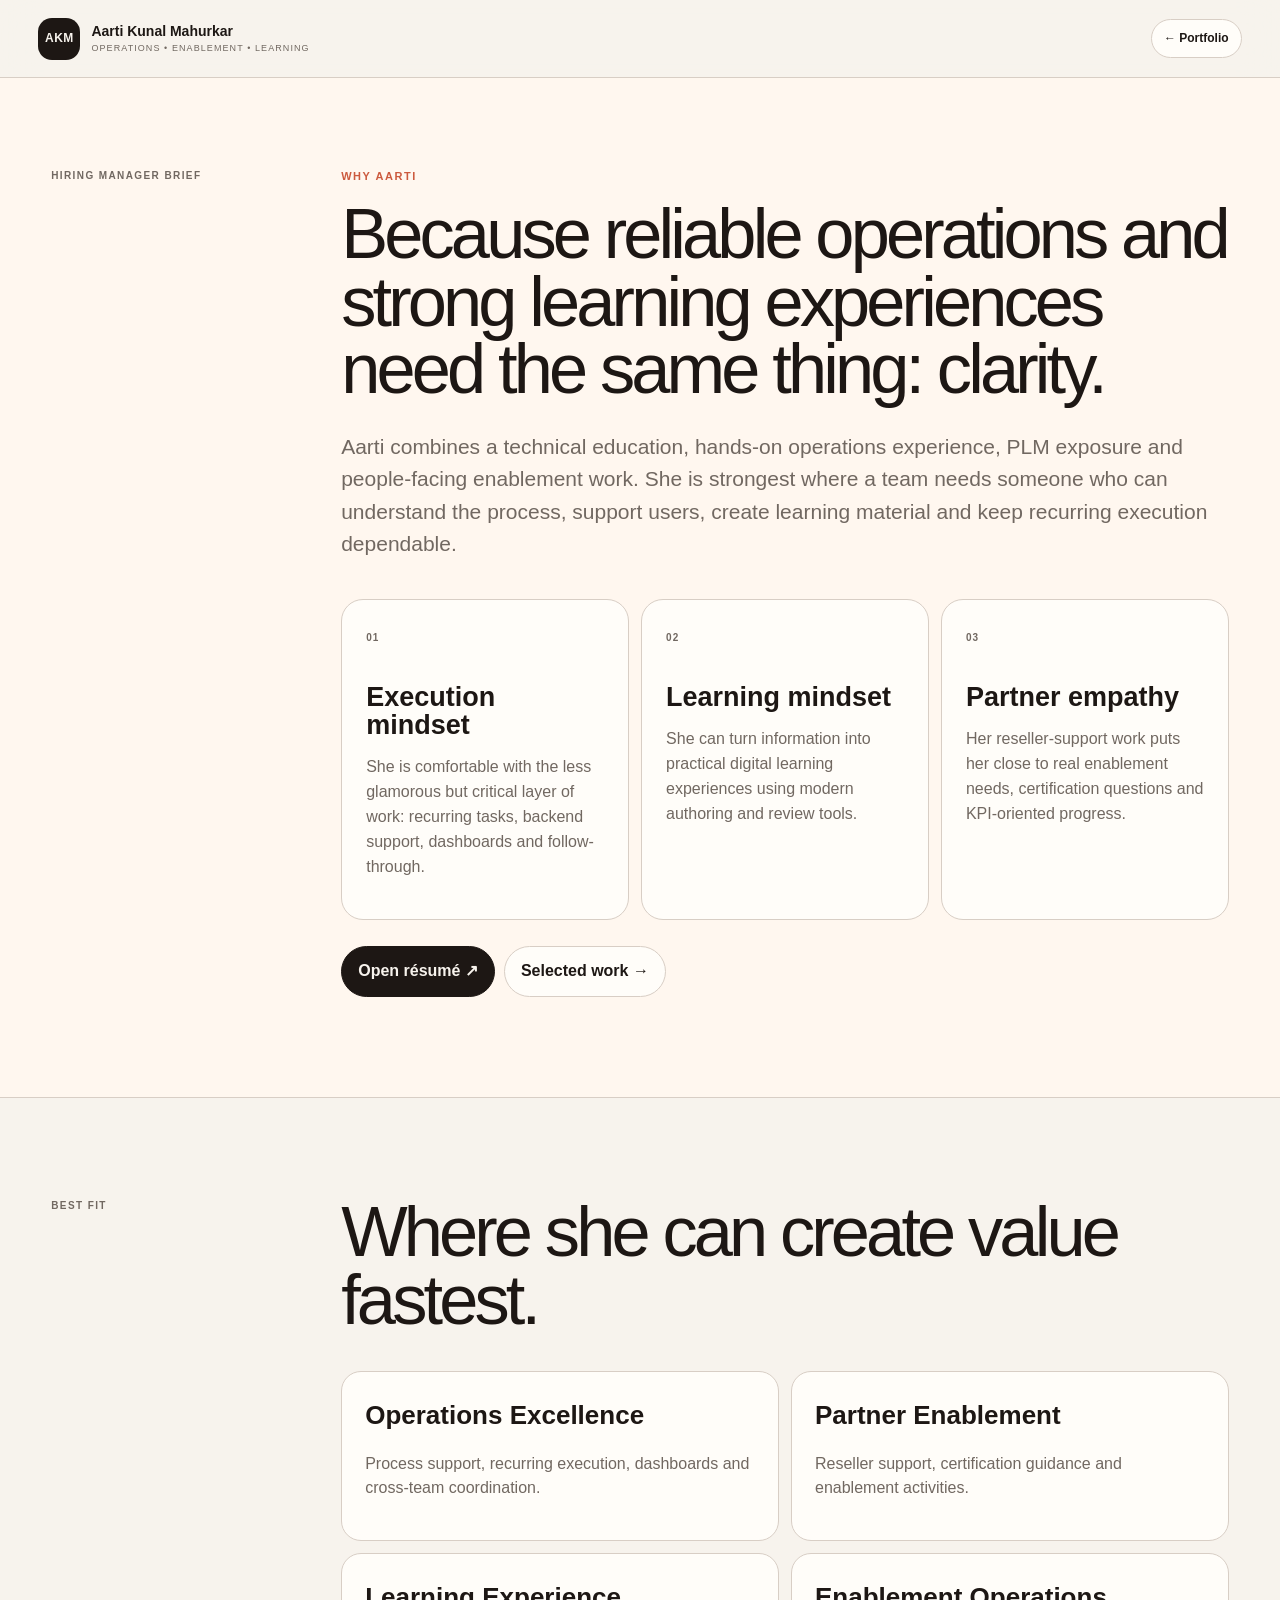
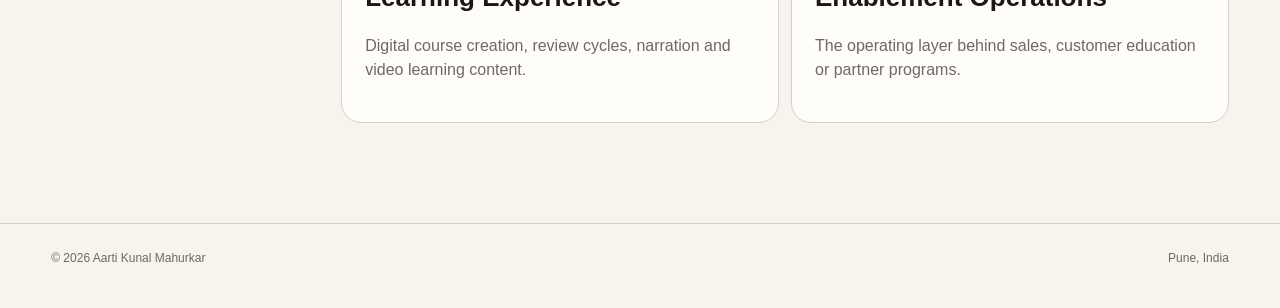
==== why-aarti.html @ 9ad5ff43 "Updated" ====
<!doctype html><html lang="en"><head><meta charset="utf-8"><meta name="viewport" content="width=device-width,initial-scale=1"><title>Why Aarti? — Aarti Kunal Mahurkar</title><link rel="stylesheet" href="style.css?v=20"><link rel="icon" href="favicon.svg"></head><body>
<header class="site-header"><a class="brand" href="index.html"><span class="brand-mark">AKM</span><span class="brand-copy"><b>Aarti Kunal Mahurkar</b><small>Operations • Enablement • Learning</small></span></a><a class="mini-cta" href="index.html">← Portfolio</a></header>
<main><section class="recruiter" style="padding-top:90px"><div class="section-shell two-col"><div class="section-label">Hiring manager brief</div><div><div class="kicker">Why Aarti</div><h2>Because reliable operations and strong learning experiences need the same thing: clarity.</h2><p class="lede">Aarti combines a technical education, hands-on operations experience, PLM exposure and people-facing enablement work. She is strongest where a team needs someone who can understand the process, support users, create learning material and keep recurring execution dependable.</p><div class="signal-grid"><article><span>01</span><h3>Execution mindset</h3><p>She is comfortable with the less glamorous but critical layer of work: recurring tasks, backend support, dashboards and follow-through.</p></article><article><span>02</span><h3>Learning mindset</h3><p>She can turn information into practical digital learning experiences using modern authoring and review tools.</p></article><article><span>03</span><h3>Partner empathy</h3><p>Her reseller-support work puts her close to real enablement needs, certification questions and KPI-oriented progress.</p></article></div><div class="recruiter-actions"><a class="btn primary" href="Aarti_Gaikwad_cv.pdf" target="_blank">Open résumé ↗</a><a class="btn" href="index.html#work">Selected work →</a></div></div></div></section>
<section class="section"><div class="section-shell two-col"><div class="section-label">Best fit</div><div><h2>Where she can create value fastest.</h2><div class="cap-grid" style="color:var(--ink)"><article style="background:var(--paper);border-color:var(--line)"><h3>Operations Excellence</h3><p style="color:var(--muted)">Process support, recurring execution, dashboards and cross-team coordination.</p></article><article style="background:var(--paper);border-color:var(--line)"><h3>Partner Enablement</h3><p style="color:var(--muted)">Reseller support, certification guidance and enablement activities.</p></article><article style="background:var(--paper);border-color:var(--line)"><h3>Learning Experience</h3><p style="color:var(--muted)">Digital course creation, review cycles, narration and video learning content.</p></article><article style="background:var(--paper);border-color:var(--line)"><h3>Enablement Operations</h3><p style="color:var(--muted)">The operating layer behind sales, customer education or partner programs.</p></article></div></div></div></section></main>
<footer><span>© 2026 Aarti Kunal Mahurkar</span><span>Pune, India</span></footer></body></html>
---- style.css ----
:root{--bg:#f7f3ed;--paper:#fffdf9;--ink:#1d1714;--muted:#716861;--line:#d8cec5;--accent:#cc5a3e;--accent2:#273b35;--sand:#eadfd3;--cream:#fff7ef;--shadow:0 24px 70px rgba(57,38,28,.12)}
*{box-sizing:border-box}html{scroll-behavior:smooth;scroll-padding-top:86px}body{margin:0;background:var(--bg);color:var(--ink);font:16px/1.55 Inter,ui-sans-serif,-apple-system,BlinkMacSystemFont,"Segoe UI",Arial,sans-serif;-webkit-font-smoothing:antialiased}body.chat-lock{overflow:hidden}a{color:inherit;text-decoration:none}button,input{font:inherit}button{color:inherit}.site-header{position:sticky;top:0;z-index:60;min-height:78px;padding:0 3vw;display:flex;align-items:center;justify-content:space-between;gap:24px;background:rgba(247,243,237,.9);backdrop-filter:blur(18px);border-bottom:1px solid var(--line)}.brand{display:flex;align-items:center;gap:11px}.brand-mark{width:42px;height:42px;border-radius:14px;background:var(--ink);color:var(--bg);display:grid;place-items:center;font-weight:900;font-size:12px;letter-spacing:.04em}.brand-copy{display:grid;line-height:1.15}.brand-copy b{font-size:14px}.brand-copy small{font-size:9px;color:var(--muted);text-transform:uppercase;letter-spacing:.12em;margin-top:4px}.nav{display:flex;gap:24px;font-size:13px;font-weight:750}.nav a{color:var(--muted)}.nav a:hover{color:var(--ink)}.nav-actions{display:flex;gap:8px;align-items:center}.mini-cta,.menu{border:1px solid var(--line);background:var(--paper);border-radius:999px;padding:9px 12px;font-size:12px;font-weight:800}.menu{display:none}
.hero{width:min(1500px,100%);margin:auto;min-height:calc(100vh - 78px);display:grid;grid-template-columns:1.02fr .98fr;border-bottom:1px solid var(--line)}.hero-copy{padding:clamp(52px,7vw,110px) clamp(24px,6vw,95px);display:flex;flex-direction:column;justify-content:center}.eyebrow{font-size:11px;font-weight:850;letter-spacing:.14em;color:var(--muted);display:flex;align-items:center;gap:10px}.eyebrow span{width:8px;height:8px;border-radius:50%;background:var(--accent)}h1{font-size:clamp(60px,7.6vw,122px);line-height:.88;letter-spacing:-.065em;font-weight:520;margin:36px 0 28px}h1 em,h2 em{font-style:normal;color:var(--accent)}.hero-lead{font-size:20px;max-width:760px;color:var(--muted)}.hero-lead strong{color:var(--ink)}.hero-actions,.recruiter-actions,.contact-actions{display:flex;gap:9px;flex-wrap:wrap;margin-top:26px}.btn{display:inline-flex;align-items:center;justify-content:center;border:1px solid var(--line);background:var(--paper);border-radius:999px;padding:12px 16px;font-weight:800;min-height:46px;cursor:pointer;transition:.2s}.btn:hover{transform:translateY(-2px)}.btn.primary{background:var(--ink);color:var(--bg);border-color:var(--ink)}.btn.accent{background:var(--accent);color:#fff;border-color:var(--accent)}.btn.light{background:transparent;color:#fff;border-color:rgba(255,255,255,.38)}.hero-signals{display:grid;grid-template-columns:repeat(3,1fr);gap:1px;background:var(--line);border:1px solid var(--line);border-radius:20px;overflow:hidden;margin-top:44px}.hero-signals div{background:var(--paper);padding:20px}.hero-signals b{font-size:25px;display:block;letter-spacing:-.04em}.hero-signals span{font-size:11px;color:var(--muted)}
.hero-visual{position:relative;overflow:hidden;background:linear-gradient(150deg,#ebd7ca 0%,#d5bba8 50%,#aa7c67 100%);min-height:690px}.hero-visual:before{content:"";position:absolute;inset:0;background:radial-gradient(circle at 70% 15%,rgba(255,255,255,.62),transparent 27%),linear-gradient(180deg,transparent 65%,rgba(41,26,19,.25));z-index:1}.portrait-shell{position:absolute;inset:4% 2% 0 2%;display:flex;align-items:flex-end;justify-content:center;z-index:2}.portrait-shell img{width:auto;height:96%;max-width:96%;object-fit:contain;object-position:center bottom;filter:drop-shadow(0 25px 30px rgba(55,33,22,.2))}.floating-card{position:absolute;z-index:4;width:190px;background:rgba(255,253,249,.93);backdrop-filter:blur(10px);border:1px solid rgba(255,255,255,.7);border-radius:18px;padding:15px;box-shadow:var(--shadow)}.floating-card span{font-size:9px;font-weight:900;color:var(--accent);letter-spacing:.12em}.floating-card b{display:block;font-size:16px;margin:5px 0}.floating-card small{display:block;color:var(--muted);line-height:1.35}.fc-1{left:4%;top:7%}.fc-2{right:4%;top:30%}.fc-3{left:7%;bottom:7%}
.section,.recruiter{padding:100px 4vw;border-bottom:1px solid var(--line)}.section-shell{width:min(1240px,100%);margin:auto}.two-col{display:grid;grid-template-columns:220px minmax(0,1fr);gap:70px}.section-label{font-size:10px;font-weight:900;letter-spacing:.14em;text-transform:uppercase;color:var(--muted)}.kicker{font-size:11px;font-weight:900;letter-spacing:.14em;text-transform:uppercase;color:var(--accent);margin-bottom:15px}h2{font-size:clamp(43px,5.5vw,76px);line-height:.96;letter-spacing:-.055em;font-weight:520;margin:0 0 28px}.lede{font-size:21px;color:var(--muted);max-width:900px}.recruiter{background:var(--cream)}.signal-grid{display:grid;grid-template-columns:repeat(3,1fr);gap:12px;margin-top:38px}.signal-grid article{background:var(--paper);border:1px solid var(--line);border-radius:22px;padding:24px}.signal-grid span,.work-top span,.education-grid span{font-size:10px;font-weight:900;letter-spacing:.11em;text-transform:uppercase;color:var(--muted)}.signal-grid h3{font-size:27px;line-height:1.05;margin:34px 0 8px}.signal-grid p{color:var(--muted)}.about-grid{display:grid;grid-template-columns:.9fr 1.1fr;gap:54px;margin-top:48px}.about-copy p{font-size:18px;color:var(--muted)}.principles{border-top:1px solid var(--line)}.principles>div{display:grid;grid-template-columns:45px 1fr;gap:16px;padding:20px 0;border-bottom:1px solid var(--line)}.principles b{color:var(--accent)}.principles span{color:var(--muted)}.principles strong{color:var(--ink)}
.warm{background:#efe6dd}.work-grid{display:grid;grid-template-columns:repeat(3,1fr);gap:14px;margin-top:42px}.work-card{background:var(--paper);border:1px solid var(--line);border-radius:24px;padding:24px;min-height:470px;display:flex;flex-direction:column;transition:.22s}.work-card:hover{transform:translateY(-4px);box-shadow:var(--shadow)}.work-top{display:flex;justify-content:space-between;gap:12px}.work-card h3{font-size:31px;line-height:1.04;letter-spacing:-.04em;margin:34px 0 10px}.work-card p{color:var(--muted)}.work-visual{margin:24px 0 18px;border:1px solid var(--line);border-radius:18px;padding:18px;background:var(--bg);min-height:155px}.cert-visual>div{display:flex;align-items:center;justify-content:space-between;gap:6px;height:118px}.cert-visual i{font-style:normal;border:1px solid var(--line);background:var(--paper);border-radius:11px;padding:11px 8px;font-size:10px;font-weight:850}.cert-visual i.active{background:var(--accent);color:#fff;border-color:var(--accent)}.cert-visual b{color:var(--muted)}.learning-visual{display:flex;align-items:center;justify-content:center;gap:18px}.lesson{width:100px;height:120px;border:2px solid var(--ink);border-radius:15px;padding:12px;display:flex;flex-direction:column;gap:7px}.lesson span{height:25px;background:#eadfd3;border-radius:5px}.lesson i{height:10px;border:1px solid var(--line);border-radius:4px}.lesson button{margin-top:auto;border:0;background:var(--ink);color:var(--bg);border-radius:5px;font-size:8px;padding:6px}.stack{display:grid;gap:7px}.stack i{font-style:normal;background:var(--paper);border:1px solid var(--line);border-radius:999px;padding:7px 10px;font-size:9px;font-weight:850}.ops-visual{display:grid;grid-template-columns:1fr 1fr;gap:14px}.bars{display:flex;align-items:end;gap:6px;height:115px}.bars i{flex:1;background:var(--accent2);border-radius:6px 6px 0 0}.bars i:nth-child(1){height:35%}.bars i:nth-child(2){height:70%}.bars i:nth-child(3){height:52%}.bars i:nth-child(4){height:88%}.checks{display:grid;align-content:center;gap:8px}.checks span{font-size:10px;background:var(--paper);border:1px solid var(--line);border-radius:9px;padding:8px}.tags{display:flex;gap:6px;flex-wrap:wrap;margin-top:auto}.tags span{font-size:10px;border:1px solid var(--line);border-radius:999px;padding:6px 8px;font-weight:800}
.statement{background:var(--ink);color:var(--bg);padding:90px 4vw}.statement p{width:min(1170px,100%);margin:auto;font-size:clamp(38px,5.8vw,75px);line-height:1.02;letter-spacing:-.055em}.statement em{font-style:normal;color:#e9a18f}.timeline{margin-top:35px}.timeline article{display:grid;grid-template-columns:180px 1fr;gap:35px;padding:24px 0;border-top:1px solid var(--line)}.timeline article:last-child{border-bottom:1px solid var(--line)}.timeline article>div:first-child{font-size:12px;font-weight:850;color:var(--muted)}.timeline h3{font-size:27px;margin:0 0 5px}.timeline p{margin:0;color:var(--muted)}.timeline article span{display:inline-flex;background:var(--accent);color:#fff;border-radius:999px;padding:4px 7px;font-size:9px;font-weight:900;margin-bottom:8px}.dark{background:var(--accent2);color:#f7f3ed}.dark .section-label{color:#b8c4c0}.cap-grid{display:grid;grid-template-columns:repeat(2,1fr);gap:12px;margin-top:38px}.cap-grid article{border:1px solid rgba(255,255,255,.18);border-radius:20px;padding:23px;background:rgba(255,255,255,.035)}.cap-grid h3{font-size:26px;margin:0 0 8px}.cap-grid p{color:#c7d0cc}.tool-cloud{display:flex;gap:8px;flex-wrap:wrap;margin-top:28px}.tool-cloud span{border:1px solid rgba(255,255,255,.22);border-radius:999px;padding:8px 11px;font-size:11px;font-weight:800}.education-grid{display:grid;grid-template-columns:repeat(3,1fr);gap:12px}.education-grid article{background:var(--paper);border:1px solid var(--line);border-radius:20px;padding:24px}.education-grid h3{font-size:26px;margin:28px 0 6px}.education-grid p{color:var(--muted)}.contact{padding:80px 4vw 100px}.contact-card{width:min(1240px,100%);margin:auto;background:var(--ink);color:#fff;border-radius:32px;padding:50px;position:relative;overflow:hidden}.contact-card:after{content:"";position:absolute;width:450px;height:450px;border-radius:50%;background:var(--accent);right:-190px;bottom:-300px}.contact-card>*{position:relative;z-index:2}.contact-card .section-label{color:#bcb0a8}.contact-card h2{max-width:950px}.contact-card>p{font-size:18px;color:#cfc4bd;max-width:800px}footer{padding:25px 4vw 40px;display:flex;justify-content:space-between;gap:15px;color:var(--muted);font-size:12px}
.chat-fab{position:fixed;right:18px;bottom:max(18px,env(safe-area-inset-bottom));z-index:80;background:var(--accent);color:#fff;border:0;border-radius:999px;padding:13px 16px;font-weight:900;box-shadow:0 15px 35px rgba(0,0,0,.2);cursor:pointer}.chat-panel{position:fixed;right:18px;bottom:78px;width:min(410px,calc(100vw - 28px));height:min(600px,calc(100dvh - 105px));z-index:90;background:var(--paper);border:1px solid var(--line);border-radius:22px;display:none;flex-direction:column;overflow:hidden;box-shadow:0 30px 90px rgba(0,0,0,.27)}.chat-panel.open{display:flex}.chat-head{padding:16px 18px;border-bottom:1px solid var(--line);display:flex;justify-content:space-between;gap:10px}.chat-head small{display:block;color:var(--muted)}.chat-head button{border:0;background:none;font-size:24px;cursor:pointer}.chat-body{flex:1;overflow:auto;padding:18px}.bubble{max-width:88%;padding:11px 13px;border-radius:14px;margin-bottom:10px;font-size:14px;white-space:pre-line}.bubble.bot{background:var(--bg);border:1px solid var(--line)}.bubble.user{background:var(--ink);color:var(--bg);margin-left:auto}.quick-prompts{display:flex;gap:7px;flex-wrap:wrap}.quick-prompts button{border:1px solid var(--line);background:var(--paper);border-radius:999px;padding:7px 9px;font-size:11px;cursor:pointer}.chat-form{display:flex;gap:8px;padding:12px;border-top:1px solid var(--line)}.chat-form input{min-width:0;flex:1;border:1px solid var(--line);background:var(--bg);border-radius:999px;padding:10px 12px}.chat-form button{border:0;background:var(--ink);color:var(--bg);border-radius:999px;padding:10px 13px}
@media(max-width:980px){.nav{display:none;position:absolute;top:78px;left:0;right:0;background:var(--paper);padding:10px 4vw 18px;flex-direction:column;border-bottom:1px solid var(--line)}.nav.open{display:flex}.nav a{padding:11px 0;border-bottom:1px solid var(--line)}.menu{display:block}.hero{grid-template-columns:1fr;min-height:0}.hero-copy{padding:65px 5vw}.hero-visual{min-height:680px}.two-col{grid-template-columns:1fr;gap:28px}.signal-grid,.work-grid{grid-template-columns:1fr}.about-grid{grid-template-columns:1fr}.work-card{min-height:0}.timeline article{grid-template-columns:150px 1fr}.cap-grid{grid-template-columns:1fr}.education-grid{grid-template-columns:1fr}}
@media(max-width:650px){html{scroll-padding-top:70px}.site-header{min-height:68px;padding:0 12px}.brand-copy small{display:none}.mini-cta{display:none}.nav{top:68px}.hero-copy{padding:46px 15px}.hero h1{font-size:clamp(52px,16.5vw,72px)}.hero-lead{font-size:17px}.hero-actions{display:grid;grid-template-columns:1fr 1fr}.hero-actions .btn{width:100%}.hero-actions .btn.accent{grid-column:1/-1}.hero-signals{grid-template-columns:1fr}.hero-visual{min-height:610px}.portrait-shell{inset:7% -5% 0 -5%}.portrait-shell img{height:91%;max-width:115%}.floating-card{width:146px;padding:11px;border-radius:14px}.floating-card small{font-size:10px}.fc-1{left:10px;top:12px}.fc-2{right:10px;top:34%}.fc-3{left:12px;bottom:12px}.section,.recruiter{padding:68px 12px}.section-shell{width:100%}h2{font-size:clamp(40px,12vw,56px)}.signal-grid{margin-top:25px}.signal-grid h3{margin-top:24px}.work-card{padding:20px}.work-card h3{font-size:29px}.statement{padding:65px 14px}.timeline article{grid-template-columns:1fr;gap:7px}.contact{padding:58px 12px 75px}.contact-card{padding:30px 20px;border-radius:24px}.contact-actions{display:grid}.contact-actions .btn{width:100%}footer{padding:22px 14px 80px}.chat-fab{right:12px;bottom:max(12px,env(safe-area-inset-bottom))}.chat-panel{inset:0;width:100%;height:100dvh;border:0;border-radius:0}.chat-panel.open+.x{display:none}}
@media(prefers-reduced-motion:reduce){*{scroll-behavior:auto!important;transition:none!important}}
/* Signature premium layer */
.status-ribbon{display:flex;align-items:center;justify-content:center;gap:9px;padding:9px 14px;border-bottom:1px solid var(--line);background:var(--paper);font-size:11px;font-weight:800;letter-spacing:.05em;color:var(--muted)}
.status-ribbon span{width:7px;height:7px;border-radius:50%;background:#4f9a68;box-shadow:0 0 0 5px rgba(79,154,104,.12)}
.signature-section{background:linear-gradient(180deg,#f7f3ed 0%,#fffaf5 100%)}
.lens-switcher{display:flex;gap:8px;flex-wrap:wrap;margin:30px 0 20px}
.lens-btn{border:1px solid var(--line);background:var(--paper);border-radius:999px;padding:10px 13px;font-weight:800;font-size:12px;cursor:pointer}
.lens-btn.active{background:var(--ink);color:var(--bg);border-color:var(--ink)}
.lens-stage{display:grid;grid-template-columns:.95fr 1.05fr;gap:28px;align-items:center;border:1px solid var(--line);background:var(--paper);border-radius:28px;padding:28px;overflow:hidden}
.lens-copy{padding:10px}.lens-index{font-size:10px;letter-spacing:.13em;font-weight:900;color:var(--accent)}.lens-copy h3{font-size:36px;line-height:1.02;letter-spacing:-.045em;margin:18px 0 12px}.lens-copy p{color:var(--muted);font-size:17px}.lens-proof{margin-top:22px;padding-top:18px;border-top:1px solid var(--line);font-size:11px;font-weight:850;text-transform:uppercase;letter-spacing:.07em;color:var(--accent2)}
.constellation{position:relative;min-height:360px;border-radius:24px;background:radial-gradient(circle at 50% 50%,rgba(204,90,62,.12),transparent 35%),linear-gradient(145deg,#2c3f39,#1e2925);overflow:hidden}
.core{position:absolute;left:50%;top:50%;transform:translate(-50%,-50%);width:96px;height:96px;border-radius:50%;display:grid;place-items:center;background:#f7f3ed;color:#1d1714;font-weight:900;letter-spacing:.12em;font-size:12px;z-index:4;box-shadow:0 0 0 12px rgba(255,255,255,.06)}
.orbit{position:absolute;left:50%;top:50%;transform:translate(-50%,-50%);border:1px solid rgba(255,255,255,.18);border-radius:50%}.orbit-a{width:230px;height:230px}.orbit-b{width:330px;height:330px}
.constellation .node{position:absolute;background:rgba(255,255,255,.1);border:1px solid rgba(255,255,255,.2);color:#fff;border-radius:999px;padding:8px 11px;font-size:10px;font-weight:850;backdrop-filter:blur(8px);z-index:5}.n1{left:12%;top:22%}.n2{right:10%;top:18%}.n3{right:7%;bottom:24%}.n4{left:11%;bottom:18%}.n5{left:42%;top:7%}
.artifact-section{background:#fffdf9}.artifact-grid{display:grid;grid-template-columns:repeat(3,1fr);gap:13px;margin-top:38px}.artifact-card{border:1px solid var(--line);border-radius:24px;padding:22px;background:var(--bg);min-height:430px;display:flex;flex-direction:column}.artifact-top{display:flex;justify-content:space-between;font-size:10px;font-weight:900;text-transform:uppercase;letter-spacing:.1em;color:var(--muted)}.artifact-canvas{margin:22px 0;border:1px solid var(--line);border-radius:18px;background:var(--paper);min-height:180px;padding:18px}.artifact-card h3{font-size:27px;line-height:1.05;margin:2px 0 8px}.artifact-card>p{color:var(--muted);margin-bottom:0}
.storyboard{display:grid;grid-template-columns:repeat(3,1fr);gap:8px}.frame{border:1px solid var(--line);border-radius:10px;padding:10px;display:flex;flex-direction:column;gap:8px}.frame b{font-size:10px}.frame i{height:9px;background:#eadfd3;border-radius:4px}.frame i:last-child{width:66%}.queue{display:grid;gap:8px}.queue>div{display:flex;justify-content:space-between;align-items:center;border:1px solid var(--line);border-radius:10px;padding:10px}.queue b{font-size:11px}.queue span{font-size:9px;color:#4f9a68;font-weight:900}.rhythm{position:relative;display:flex;align-items:flex-end;gap:10px}.rhythm-line{position:absolute;left:15px;right:15px;bottom:44px;height:2px;background:var(--line)}.pulse{flex:1;border-radius:10px 10px 0 0;background:var(--accent2);position:relative;z-index:2}.p1{height:50px}.p2{height:95px}.p3{height:70px}.p4{height:125px}
.signature-strip{padding:90px 4vw;background:#d8c4b3;border-bottom:1px solid var(--line)}.signature-strip-grid{display:grid;grid-template-columns:1fr 1fr;gap:70px}.signature-strip span{font-size:10px;font-weight:900;text-transform:uppercase;letter-spacing:.12em;color:#6a584d}.signature-strip h2{margin-top:16px}.signature-points{border-top:1px solid rgba(29,23,20,.25)}.signature-points p{display:grid;grid-template-columns:42px 1fr;gap:15px;padding:18px 0;margin:0;border-bottom:1px solid rgba(29,23,20,.25);font-size:17px}.signature-points b{color:var(--accent)}
@media(prefers-reduced-motion:no-preference){.constellation .orbit-a{animation:spin 22s linear infinite}.constellation .orbit-b{animation:spinBack 30s linear infinite}.core{animation:breathe 4s ease-in-out infinite}@keyframes spin{to{transform:translate(-50%,-50%) rotate(360deg)}}@keyframes spinBack{to{transform:translate(-50%,-50%) rotate(-360deg)}}@keyframes breathe{50%{box-shadow:0 0 0 22px rgba(255,255,255,.035)}}}
@media(max-width:980px){.lens-stage{grid-template-columns:1fr}.artifact-grid{grid-template-columns:1fr}.signature-strip-grid{grid-template-columns:1fr;gap:28px}}
@media(max-width:650px){.status-ribbon{font-size:9px;text-align:center}.lens-stage{padding:18px}.lens-copy h3{font-size:30px}.constellation{min-height:310px}.artifact-card{min-height:0}.signature-strip{padding:65px 14px}.signature-points p{font-size:15px}}
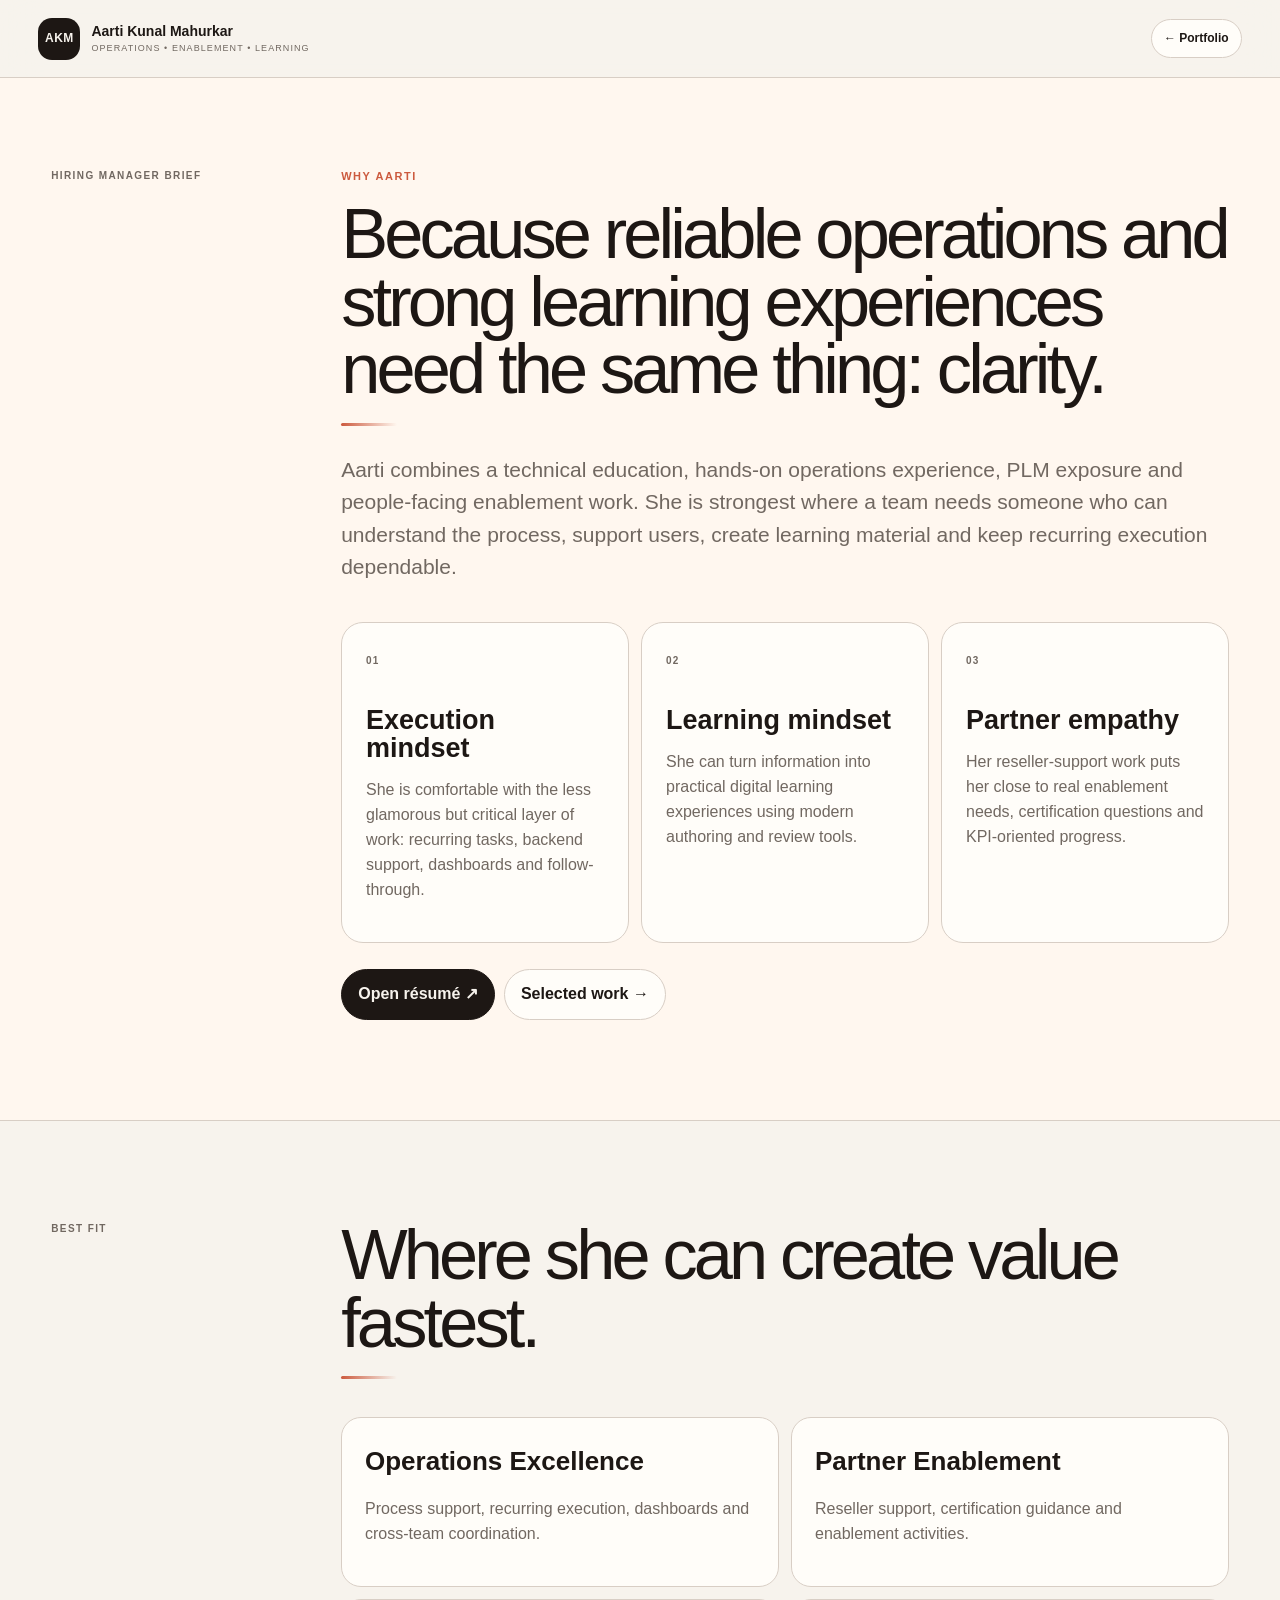
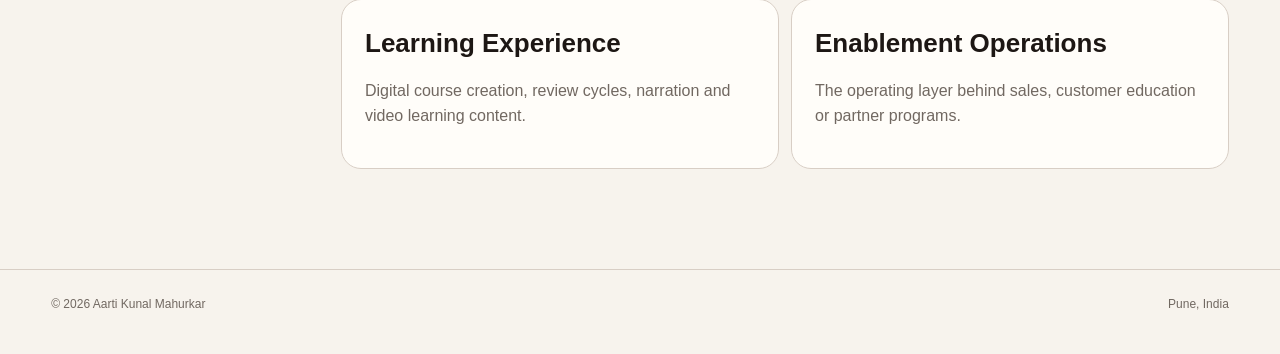
==== commit f2ffc255: "Updated Updated" ====
--- a/why-aarti.html
+++ b/why-aarti.html
@@ -2,4 +2,4 @@
 <header class="site-header"><a class="brand" href="index.html"><span class="brand-mark">AKM</span><span class="brand-copy"><b>Aarti Kunal Mahurkar</b><small>Operations • Enablement • Learning</small></span></a><a class="mini-cta" href="index.html">← Portfolio</a></header>
 <main><section class="recruiter" style="padding-top:90px"><div class="section-shell two-col"><div class="section-label">Hiring manager brief</div><div><div class="kicker">Why Aarti</div><h2>Because reliable operations and strong learning experiences need the same thing: clarity.</h2><p class="lede">Aarti combines a technical education, hands-on operations experience, PLM exposure and people-facing enablement work. She is strongest where a team needs someone who can understand the process, support users, create learning material and keep recurring execution dependable.</p><div class="signal-grid"><article><span>01</span><h3>Execution mindset</h3><p>She is comfortable with the less glamorous but critical layer of work: recurring tasks, backend support, dashboards and follow-through.</p></article><article><span>02</span><h3>Learning mindset</h3><p>She can turn information into practical digital learning experiences using modern authoring and review tools.</p></article><article><span>03</span><h3>Partner empathy</h3><p>Her reseller-support work puts her close to real enablement needs, certification questions and KPI-oriented progress.</p></article></div><div class="recruiter-actions"><a class="btn primary" href="Aarti_Gaikwad_cv.pdf" target="_blank">Open résumé ↗</a><a class="btn" href="index.html#work">Selected work →</a></div></div></div></section>
 <section class="section"><div class="section-shell two-col"><div class="section-label">Best fit</div><div><h2>Where she can create value fastest.</h2><div class="cap-grid" style="color:var(--ink)"><article style="background:var(--paper);border-color:var(--line)"><h3>Operations Excellence</h3><p style="color:var(--muted)">Process support, recurring execution, dashboards and cross-team coordination.</p></article><article style="background:var(--paper);border-color:var(--line)"><h3>Partner Enablement</h3><p style="color:var(--muted)">Reseller support, certification guidance and enablement activities.</p></article><article style="background:var(--paper);border-color:var(--line)"><h3>Learning Experience</h3><p style="color:var(--muted)">Digital course creation, review cycles, narration and video learning content.</p></article><article style="background:var(--paper);border-color:var(--line)"><h3>Enablement Operations</h3><p style="color:var(--muted)">The operating layer behind sales, customer education or partner programs.</p></article></div></div></div></section></main>
-<footer><span>© 2026 Aarti Kunal Mahurkar</span><span>Pune, India</span></footer></body></html>+<footer><span>© 2026 Aarti Kunal Mahurkar</span><span>Pune, India</span></footer><script src="motion.js?v=23"></script></body></html>
--- a/style.css
+++ b/style.css
@@ -28,3 +28,432 @@
 @media(prefers-reduced-motion:no-preference){.constellation .orbit-a{animation:spin 22s linear infinite}.constellation .orbit-b{animation:spinBack 30s linear infinite}.core{animation:breathe 4s ease-in-out infinite}@keyframes spin{to{transform:translate(-50%,-50%) rotate(360deg)}}@keyframes spinBack{to{transform:translate(-50%,-50%) rotate(-360deg)}}@keyframes breathe{50%{box-shadow:0 0 0 22px rgba(255,255,255,.035)}}}
 @media(max-width:980px){.lens-stage{grid-template-columns:1fr}.artifact-grid{grid-template-columns:1fr}.signature-strip-grid{grid-template-columns:1fr;gap:28px}}
 @media(max-width:650px){.status-ribbon{font-size:9px;text-align:center}.lens-stage{padding:18px}.lens-copy h3{font-size:30px}.constellation{min-height:310px}.artifact-card{min-height:0}.signature-strip{padding:65px 14px}.signature-points p{font-size:15px}}
+
+
+/* Mobile navigation reliability fix */
+@media(max-width:980px){
+  body.menu-lock{overflow:hidden}
+  .site-header{z-index:100}
+  .nav{
+    display:none;
+    position:fixed;
+    top:78px;
+    left:0;
+    right:0;
+    bottom:0;
+    z-index:99;
+    background:rgba(255,253,249,.98);
+    backdrop-filter:blur(18px);
+    padding:24px 4vw max(30px,env(safe-area-inset-bottom));
+    flex-direction:column;
+    gap:0;
+    overflow-y:auto;
+    border-top:1px solid var(--line);
+  }
+  .nav.open{display:flex}
+  .nav a{
+    display:flex;
+    align-items:center;
+    min-height:64px;
+    padding:0;
+    border-bottom:1px solid var(--line);
+    font-size:22px;
+    font-weight:750;
+    color:var(--ink);
+  }
+  .menu{
+    position:relative;
+    z-index:101;
+    display:grid;
+    place-items:center;
+    width:54px;
+    height:54px;
+    padding:0;
+    font-size:25px;
+    line-height:1;
+    cursor:pointer;
+    touch-action:manipulation;
+  }
+}
+@media(max-width:650px){
+  .nav{top:68px;padding-left:18px;padding-right:18px}
+  .menu{width:52px;height:52px}
+}
+
+
+/* =========================================================
+   Mobile navigation v22 — premium side drawer
+   ========================================================= */
+.nav-mobile-head,.nav-backdrop{display:none}
+.nav a>span{display:none}
+
+@media(max-width:980px){
+  body.menu-lock{overflow:hidden;touch-action:none}
+
+  .site-header{
+    position:sticky;
+    top:0;
+    z-index:140;
+  }
+
+  .menu{
+    display:flex!important;
+    align-items:center;
+    gap:10px;
+    width:auto!important;
+    height:48px!important;
+    padding:0 14px!important;
+    border:1px solid var(--line);
+    border-radius:999px;
+    background:var(--paper);
+    box-shadow:0 8px 24px rgba(57,38,28,.08);
+    position:relative;
+    z-index:145;
+    cursor:pointer;
+    touch-action:manipulation;
+    -webkit-tap-highlight-color:transparent;
+  }
+  .menu-label{
+    display:block;
+    font-size:12px;
+    font-weight:850;
+    letter-spacing:.04em;
+  }
+  .menu-icon{
+    width:19px;
+    height:14px;
+    display:flex;
+    flex-direction:column;
+    justify-content:space-between;
+  }
+  .menu-icon i{
+    display:block;
+    width:19px;
+    height:2px;
+    background:var(--ink);
+    border-radius:99px;
+    transform-origin:center;
+    transition:transform .25s ease,opacity .2s ease;
+  }
+  .menu.open .menu-icon i:nth-child(1){transform:translateY(6px) rotate(45deg)}
+  .menu.open .menu-icon i:nth-child(2){opacity:0}
+  .menu.open .menu-icon i:nth-child(3){transform:translateY(-6px) rotate(-45deg)}
+
+  .nav-backdrop{
+    display:block;
+    position:fixed;
+    inset:0;
+    z-index:150;
+    background:rgba(29,23,20,.46);
+    backdrop-filter:blur(3px);
+    -webkit-backdrop-filter:blur(3px);
+    opacity:0;
+    visibility:hidden;
+    pointer-events:none;
+    transition:opacity .25s ease,visibility .25s ease;
+  }
+  .nav-backdrop.open{
+    opacity:1;
+    visibility:visible;
+    pointer-events:auto;
+  }
+
+  .nav{
+    display:flex!important;
+    position:fixed!important;
+    top:0!important;
+    right:0!important;
+    bottom:0!important;
+    left:auto!important;
+    z-index:160!important;
+    width:min(390px,88vw)!important;
+    padding:20px 18px max(24px,env(safe-area-inset-bottom))!important;
+    background:var(--paper)!important;
+    border:0!important;
+    box-shadow:-24px 0 70px rgba(29,23,20,.18)!important;
+    flex-direction:column!important;
+    gap:0!important;
+    overflow-y:auto!important;
+    transform:translateX(104%);
+    visibility:hidden;
+    pointer-events:none;
+    transition:transform .32s cubic-bezier(.22,.82,.2,1),visibility .32s ease;
+  }
+  .nav.open{
+    transform:translateX(0);
+    visibility:visible;
+    pointer-events:auto;
+  }
+
+  .nav-mobile-head{
+    display:flex;
+    align-items:center;
+    justify-content:space-between;
+    gap:18px;
+    padding:4px 2px 24px;
+    margin-bottom:8px;
+    border-bottom:1px solid var(--line);
+  }
+  .nav-mobile-head div{display:grid;gap:2px}
+  .nav-mobile-head small{
+    font-size:9px;
+    letter-spacing:.13em;
+    text-transform:uppercase;
+    color:var(--muted);
+    font-weight:850;
+  }
+  .nav-mobile-head strong{
+    font-size:19px;
+    letter-spacing:-.02em;
+  }
+  .nav-close{
+    width:44px;
+    height:44px;
+    flex:0 0 44px;
+    display:grid;
+    place-items:center;
+    border:1px solid var(--line);
+    border-radius:50%;
+    background:var(--bg);
+    font-size:28px;
+    line-height:1;
+    cursor:pointer;
+  }
+
+  .nav a{
+    display:grid!important;
+    grid-template-columns:38px 1fr;
+    align-items:center;
+    min-height:68px!important;
+    padding:0 4px!important;
+    border-bottom:1px solid var(--line)!important;
+    color:var(--ink)!important;
+    font-size:25px!important;
+    line-height:1!important;
+    letter-spacing:-.025em;
+    font-weight:650!important;
+  }
+  .nav a>span{
+    display:block;
+    font-size:9px;
+    letter-spacing:.1em;
+    color:var(--accent);
+    font-weight:900;
+  }
+  .nav a:active{background:var(--bg)}
+  .nav .nav-resume{
+    margin-top:18px;
+    min-height:52px!important;
+    border:1px solid var(--ink)!important;
+    border-radius:999px;
+    background:var(--ink);
+    color:var(--bg)!important;
+    padding:0 16px!important;
+    font-size:14px!important;
+    grid-template-columns:24px 1fr;
+  }
+  .nav .nav-resume>span{color:var(--bg)}
+
+  .mini-cta{display:none}
+}
+
+@media(max-width:650px){
+  .site-header{min-height:68px}
+  .menu{height:44px!important;padding:0 12px!important}
+  .menu-label{font-size:11px}
+  .nav{width:min(360px,90vw)!important;padding-top:max(16px,env(safe-area-inset-top))!important}
+}
+
+@media(prefers-reduced-motion:reduce){
+  .nav,.nav-backdrop,.menu-icon i{transition:none!important}
+}
+
+
+/* =========================================================
+   Professional motion & visual polish v23
+   ========================================================= */
+.page-progress{
+  position:fixed;
+  left:0;top:0;
+  width:100%;
+  height:3px;
+  z-index:300;
+  transform-origin:left center;
+  transform:scaleX(0);
+  background:linear-gradient(90deg,var(--accent),#ef9a79,var(--accent2));
+  pointer-events:none;
+}
+
+.motion-ready .hero-copy .eyebrow{animation:heroRise .55s both}
+.motion-ready .hero-copy h1{animation:heroRise .72s .06s both}
+.motion-ready .hero-copy .hero-lead{animation:heroRise .72s .12s both}
+.motion-ready .hero-copy .hero-actions{animation:heroRise .72s .18s both}
+.motion-ready .hero-copy .hero-signals{animation:heroRise .72s .24s both}
+.motion-ready .hero-visual{animation:heroVisualIn .9s .08s both}
+
+@keyframes heroRise{
+  from{opacity:0;transform:translateY(22px)}
+  to{opacity:1;transform:none}
+}
+@keyframes heroVisualIn{
+  from{opacity:.1;transform:scale(1.025)}
+  to{opacity:1;transform:scale(1)}
+}
+
+.reveal{
+  opacity:0;
+  transform:translateY(24px);
+  transition:
+    opacity .66s cubic-bezier(.2,.72,.25,1),
+    transform .66s cubic-bezier(.2,.72,.25,1);
+  transition-delay:var(--reveal-delay,0ms);
+}
+.reveal.revealed{opacity:1;transform:none}
+
+/* richer hover hierarchy */
+.signal-grid article,
+.work-card,
+.cap-grid article,
+.education-grid article,
+.artifact-card,
+.lens-stage,
+.contact-card{
+  will-change:transform;
+}
+.signal-grid article:hover,
+.cap-grid article:hover,
+.education-grid article:hover,
+.artifact-card:hover{
+  transform:translateY(-4px);
+  box-shadow:var(--shadow);
+}
+
+.work-card{
+  transform-style:preserve-3d;
+}
+.work-card h3,
+.work-card .work-visual,
+.work-card .tags{
+  transform:translateZ(0);
+}
+
+.floating-card{
+  transition:transform .32s cubic-bezier(.2,.72,.25,1),box-shadow .3s ease;
+}
+.hero-visual:hover .floating-card{box-shadow:0 26px 70px rgba(54,34,22,.18)}
+
+.portrait-shell{
+  transition:transform .32s cubic-bezier(.2,.72,.25,1);
+}
+
+/* subtle shimmer line under key headings */
+.section h2,.recruiter h2{
+  position:relative;
+}
+.section h2:after,.recruiter h2:after{
+  content:"";
+  display:block;
+  width:56px;
+  height:3px;
+  border-radius:999px;
+  margin-top:20px;
+  background:linear-gradient(90deg,var(--accent),transparent);
+  transform-origin:left;
+  transition:width .35s ease;
+}
+.section:hover h2:after,.recruiter:hover h2:after{width:92px}
+
+/* active desktop navigation */
+@media(min-width:981px){
+  .nav a{
+    position:relative;
+  }
+  .nav a:after{
+    content:"";
+    position:absolute;
+    left:0;right:0;
+    bottom:-10px;
+    height:2px;
+    border-radius:99px;
+    background:var(--accent);
+    transform:scaleX(0);
+    transform-origin:left;
+    transition:transform .22s ease;
+  }
+  .nav a:hover:after,.nav a.active-section:after{transform:scaleX(1)}
+  .nav a.active-section{color:var(--ink)}
+}
+
+/* professional button finish */
+.btn,.mini-cta,.menu{
+  position:relative;
+  overflow:hidden;
+}
+.btn:before,.mini-cta:before{
+  content:"";
+  position:absolute;
+  inset:0;
+  background:linear-gradient(110deg,transparent 15%,rgba(255,255,255,.24) 45%,transparent 75%);
+  transform:translateX(-130%);
+  transition:transform .55s ease;
+  pointer-events:none;
+}
+.btn:hover:before,.mini-cta:hover:before{transform:translateX(130%)}
+
+/* Aarti OS transition */
+.lens-stage.panel-swap{animation:panelSwap .34s ease both}
+@keyframes panelSwap{
+  from{opacity:.45;transform:translateY(8px)}
+  to{opacity:1;transform:none}
+}
+
+/* make orbit feel more premium */
+.constellation:after{
+  content:"";
+  position:absolute;
+  inset:0;
+  background:
+    radial-gradient(circle at 20% 30%,rgba(255,255,255,.08),transparent 20%),
+    radial-gradient(circle at 80% 70%,rgba(204,90,62,.10),transparent 24%);
+  pointer-events:none;
+}
+.core{box-shadow:0 0 0 12px rgba(255,255,255,.06),0 15px 35px rgba(0,0,0,.18)}
+
+/* tiny card accent motion */
+@media(hover:hover) and (pointer:fine){
+  .work-card:hover .work-top span:last-child,
+  .signal-grid article:hover>span,
+  .artifact-card:hover .artifact-top span:last-child{
+    color:var(--accent);
+  }
+  .tool-cloud span{transition:transform .2s ease,border-color .2s ease,background .2s ease}
+  .tool-cloud span:hover{
+    transform:translateY(-2px);
+    border-color:rgba(255,255,255,.5);
+    background:rgba(255,255,255,.07);
+  }
+}
+
+/* mobile remains composed rather than busy */
+@media(max-width:650px){
+  .reveal{transform:translateY(16px)}
+  .section h2:after,.recruiter h2:after{margin-top:14px}
+}
+
+/* accessibility */
+@media(prefers-reduced-motion:reduce){
+  .page-progress{display:none!important}
+  .motion-ready .hero-copy .eyebrow,
+  .motion-ready .hero-copy h1,
+  .motion-ready .hero-copy .hero-lead,
+  .motion-ready .hero-copy .hero-actions,
+  .motion-ready .hero-copy .hero-signals,
+  .motion-ready .hero-visual,
+  .reveal,.reveal.revealed,.lens-stage.panel-swap{
+    animation:none!important;
+    transition:none!important;
+    opacity:1!important;
+    transform:none!important;
+  }
+  .floating-card,.portrait-shell,.work-card,.btn{transition:none!important}
+}
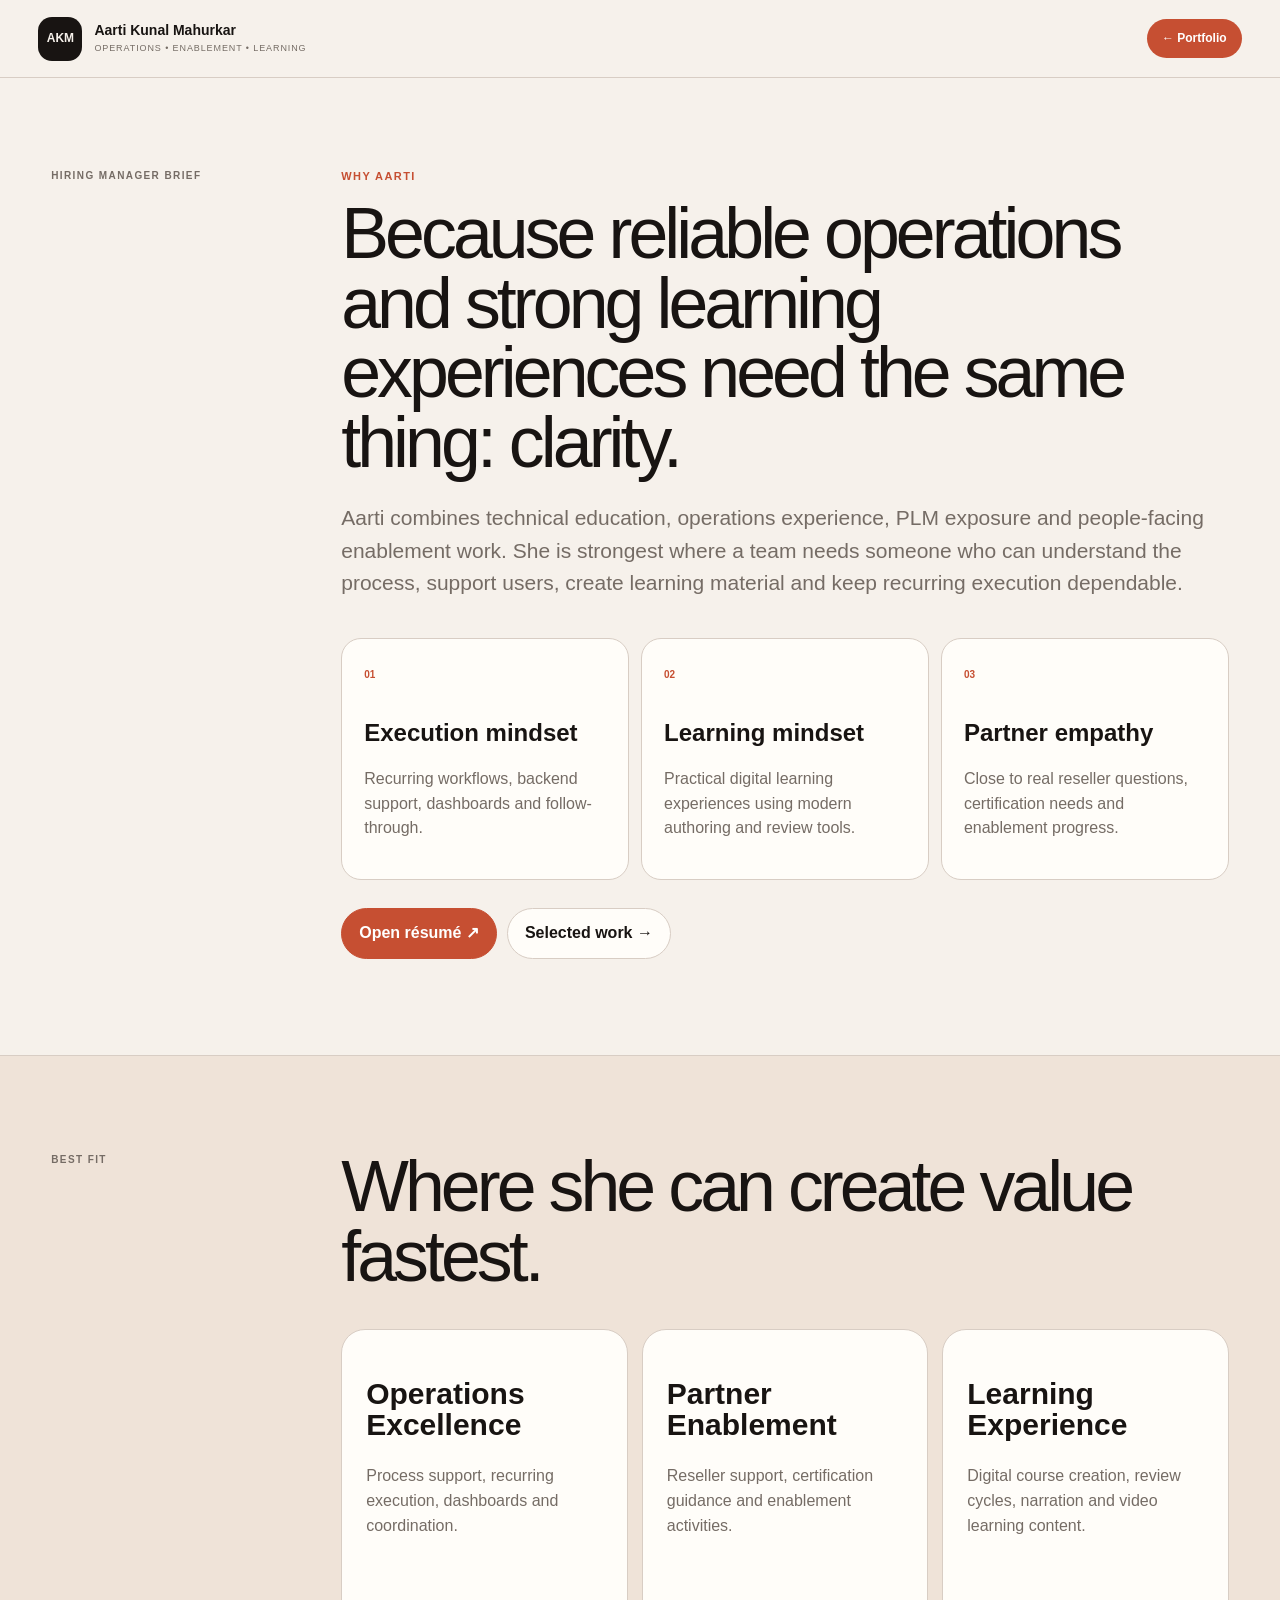
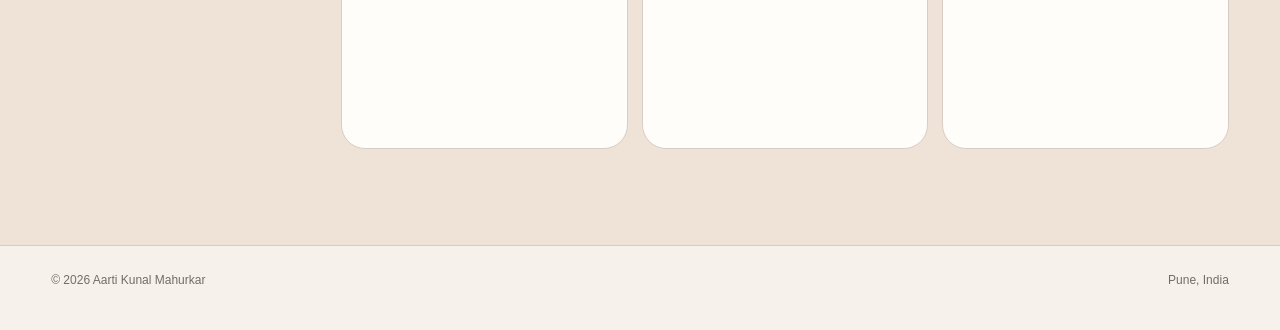
==== commit 6362b0ba: "Updated Updated" ====
--- a/why-aarti.html
+++ b/why-aarti.html
@@ -1,5 +1,5 @@
-<!doctype html><html lang="en"><head><meta charset="utf-8"><meta name="viewport" content="width=device-width,initial-scale=1"><title>Why Aarti? — Aarti Kunal Mahurkar</title><link rel="stylesheet" href="style.css?v=20"><link rel="icon" href="favicon.svg"></head><body>
-<header class="site-header"><a class="brand" href="index.html"><span class="brand-mark">AKM</span><span class="brand-copy"><b>Aarti Kunal Mahurkar</b><small>Operations • Enablement • Learning</small></span></a><a class="mini-cta" href="index.html">← Portfolio</a></header>
-<main><section class="recruiter" style="padding-top:90px"><div class="section-shell two-col"><div class="section-label">Hiring manager brief</div><div><div class="kicker">Why Aarti</div><h2>Because reliable operations and strong learning experiences need the same thing: clarity.</h2><p class="lede">Aarti combines a technical education, hands-on operations experience, PLM exposure and people-facing enablement work. She is strongest where a team needs someone who can understand the process, support users, create learning material and keep recurring execution dependable.</p><div class="signal-grid"><article><span>01</span><h3>Execution mindset</h3><p>She is comfortable with the less glamorous but critical layer of work: recurring tasks, backend support, dashboards and follow-through.</p></article><article><span>02</span><h3>Learning mindset</h3><p>She can turn information into practical digital learning experiences using modern authoring and review tools.</p></article><article><span>03</span><h3>Partner empathy</h3><p>Her reseller-support work puts her close to real enablement needs, certification questions and KPI-oriented progress.</p></article></div><div class="recruiter-actions"><a class="btn primary" href="Aarti_Gaikwad_cv.pdf" target="_blank">Open résumé ↗</a><a class="btn" href="index.html#work">Selected work →</a></div></div></div></section>
-<section class="section"><div class="section-shell two-col"><div class="section-label">Best fit</div><div><h2>Where she can create value fastest.</h2><div class="cap-grid" style="color:var(--ink)"><article style="background:var(--paper);border-color:var(--line)"><h3>Operations Excellence</h3><p style="color:var(--muted)">Process support, recurring execution, dashboards and cross-team coordination.</p></article><article style="background:var(--paper);border-color:var(--line)"><h3>Partner Enablement</h3><p style="color:var(--muted)">Reseller support, certification guidance and enablement activities.</p></article><article style="background:var(--paper);border-color:var(--line)"><h3>Learning Experience</h3><p style="color:var(--muted)">Digital course creation, review cycles, narration and video learning content.</p></article><article style="background:var(--paper);border-color:var(--line)"><h3>Enablement Operations</h3><p style="color:var(--muted)">The operating layer behind sales, customer education or partner programs.</p></article></div></div></div></section></main>
-<footer><span>© 2026 Aarti Kunal Mahurkar</span><span>Pune, India</span></footer><script src="motion.js?v=23"></script></body></html>+<!doctype html><html lang="en"><head><meta charset="utf-8"><meta name="viewport" content="width=device-width,initial-scale=1"><title>Why Aarti? — Aarti Kunal Mahurkar</title><link rel="stylesheet" href="style.css?v=24"><link rel="icon" href="favicon.svg"></head><body>
+<header class="site-header"><a class="brand" href="index.html"><span class="brand-mark">AKM</span><span class="brand-copy"><b>Aarti Kunal Mahurkar</b><small>Operations • Enablement • Learning</small></span></a><a class="header-cta" href="index.html">← Portfolio</a></header>
+<main><section class="section" style="padding-top:90px"><div class="section-shell split"><div class="section-label">Hiring manager brief</div><div><div class="kicker">Why Aarti</div><h2>Because reliable operations and strong learning experiences need the same thing: clarity.</h2><p class="lede">Aarti combines technical education, operations experience, PLM exposure and people-facing enablement work. She is strongest where a team needs someone who can understand the process, support users, create learning material and keep recurring execution dependable.</p><div class="principle-grid"><article><span>01</span><h3>Execution mindset</h3><p>Recurring workflows, backend support, dashboards and follow-through.</p></article><article><span>02</span><h3>Learning mindset</h3><p>Practical digital learning experiences using modern authoring and review tools.</p></article><article><span>03</span><h3>Partner empathy</h3><p>Close to real reseller questions, certification needs and enablement progress.</p></article></div><div class="hero-actions"><a class="btn primary" href="Aarti_Gaikwad_cv.pdf" target="_blank">Open résumé ↗</a><a class="btn" href="index.html#work">Selected work →</a></div></div></div></section>
+<section class="section warm"><div class="section-shell split"><div class="section-label">Best fit</div><div><h2>Where she can create value fastest.</h2><div class="work-grid"><article class="work-card"><h3>Operations Excellence</h3><p>Process support, recurring execution, dashboards and coordination.</p></article><article class="work-card"><h3>Partner Enablement</h3><p>Reseller support, certification guidance and enablement activities.</p></article><article class="work-card"><h3>Learning Experience</h3><p>Digital course creation, review cycles, narration and video learning content.</p></article></div></div></div></section></main>
+<footer><span>© 2026 Aarti Kunal Mahurkar</span><span>Pune, India</span></footer><script src="motion.js?v=24"></script></body></html>
--- a/style.css
+++ b/style.css
@@ -1,459 +1,14 @@
-:root{--bg:#f7f3ed;--paper:#fffdf9;--ink:#1d1714;--muted:#716861;--line:#d8cec5;--accent:#cc5a3e;--accent2:#273b35;--sand:#eadfd3;--cream:#fff7ef;--shadow:0 24px 70px rgba(57,38,28,.12)}
-*{box-sizing:border-box}html{scroll-behavior:smooth;scroll-padding-top:86px}body{margin:0;background:var(--bg);color:var(--ink);font:16px/1.55 Inter,ui-sans-serif,-apple-system,BlinkMacSystemFont,"Segoe UI",Arial,sans-serif;-webkit-font-smoothing:antialiased}body.chat-lock{overflow:hidden}a{color:inherit;text-decoration:none}button,input{font:inherit}button{color:inherit}.site-header{position:sticky;top:0;z-index:60;min-height:78px;padding:0 3vw;display:flex;align-items:center;justify-content:space-between;gap:24px;background:rgba(247,243,237,.9);backdrop-filter:blur(18px);border-bottom:1px solid var(--line)}.brand{display:flex;align-items:center;gap:11px}.brand-mark{width:42px;height:42px;border-radius:14px;background:var(--ink);color:var(--bg);display:grid;place-items:center;font-weight:900;font-size:12px;letter-spacing:.04em}.brand-copy{display:grid;line-height:1.15}.brand-copy b{font-size:14px}.brand-copy small{font-size:9px;color:var(--muted);text-transform:uppercase;letter-spacing:.12em;margin-top:4px}.nav{display:flex;gap:24px;font-size:13px;font-weight:750}.nav a{color:var(--muted)}.nav a:hover{color:var(--ink)}.nav-actions{display:flex;gap:8px;align-items:center}.mini-cta,.menu{border:1px solid var(--line);background:var(--paper);border-radius:999px;padding:9px 12px;font-size:12px;font-weight:800}.menu{display:none}
-.hero{width:min(1500px,100%);margin:auto;min-height:calc(100vh - 78px);display:grid;grid-template-columns:1.02fr .98fr;border-bottom:1px solid var(--line)}.hero-copy{padding:clamp(52px,7vw,110px) clamp(24px,6vw,95px);display:flex;flex-direction:column;justify-content:center}.eyebrow{font-size:11px;font-weight:850;letter-spacing:.14em;color:var(--muted);display:flex;align-items:center;gap:10px}.eyebrow span{width:8px;height:8px;border-radius:50%;background:var(--accent)}h1{font-size:clamp(60px,7.6vw,122px);line-height:.88;letter-spacing:-.065em;font-weight:520;margin:36px 0 28px}h1 em,h2 em{font-style:normal;color:var(--accent)}.hero-lead{font-size:20px;max-width:760px;color:var(--muted)}.hero-lead strong{color:var(--ink)}.hero-actions,.recruiter-actions,.contact-actions{display:flex;gap:9px;flex-wrap:wrap;margin-top:26px}.btn{display:inline-flex;align-items:center;justify-content:center;border:1px solid var(--line);background:var(--paper);border-radius:999px;padding:12px 16px;font-weight:800;min-height:46px;cursor:pointer;transition:.2s}.btn:hover{transform:translateY(-2px)}.btn.primary{background:var(--ink);color:var(--bg);border-color:var(--ink)}.btn.accent{background:var(--accent);color:#fff;border-color:var(--accent)}.btn.light{background:transparent;color:#fff;border-color:rgba(255,255,255,.38)}.hero-signals{display:grid;grid-template-columns:repeat(3,1fr);gap:1px;background:var(--line);border:1px solid var(--line);border-radius:20px;overflow:hidden;margin-top:44px}.hero-signals div{background:var(--paper);padding:20px}.hero-signals b{font-size:25px;display:block;letter-spacing:-.04em}.hero-signals span{font-size:11px;color:var(--muted)}
-.hero-visual{position:relative;overflow:hidden;background:linear-gradient(150deg,#ebd7ca 0%,#d5bba8 50%,#aa7c67 100%);min-height:690px}.hero-visual:before{content:"";position:absolute;inset:0;background:radial-gradient(circle at 70% 15%,rgba(255,255,255,.62),transparent 27%),linear-gradient(180deg,transparent 65%,rgba(41,26,19,.25));z-index:1}.portrait-shell{position:absolute;inset:4% 2% 0 2%;display:flex;align-items:flex-end;justify-content:center;z-index:2}.portrait-shell img{width:auto;height:96%;max-width:96%;object-fit:contain;object-position:center bottom;filter:drop-shadow(0 25px 30px rgba(55,33,22,.2))}.floating-card{position:absolute;z-index:4;width:190px;background:rgba(255,253,249,.93);backdrop-filter:blur(10px);border:1px solid rgba(255,255,255,.7);border-radius:18px;padding:15px;box-shadow:var(--shadow)}.floating-card span{font-size:9px;font-weight:900;color:var(--accent);letter-spacing:.12em}.floating-card b{display:block;font-size:16px;margin:5px 0}.floating-card small{display:block;color:var(--muted);line-height:1.35}.fc-1{left:4%;top:7%}.fc-2{right:4%;top:30%}.fc-3{left:7%;bottom:7%}
-.section,.recruiter{padding:100px 4vw;border-bottom:1px solid var(--line)}.section-shell{width:min(1240px,100%);margin:auto}.two-col{display:grid;grid-template-columns:220px minmax(0,1fr);gap:70px}.section-label{font-size:10px;font-weight:900;letter-spacing:.14em;text-transform:uppercase;color:var(--muted)}.kicker{font-size:11px;font-weight:900;letter-spacing:.14em;text-transform:uppercase;color:var(--accent);margin-bottom:15px}h2{font-size:clamp(43px,5.5vw,76px);line-height:.96;letter-spacing:-.055em;font-weight:520;margin:0 0 28px}.lede{font-size:21px;color:var(--muted);max-width:900px}.recruiter{background:var(--cream)}.signal-grid{display:grid;grid-template-columns:repeat(3,1fr);gap:12px;margin-top:38px}.signal-grid article{background:var(--paper);border:1px solid var(--line);border-radius:22px;padding:24px}.signal-grid span,.work-top span,.education-grid span{font-size:10px;font-weight:900;letter-spacing:.11em;text-transform:uppercase;color:var(--muted)}.signal-grid h3{font-size:27px;line-height:1.05;margin:34px 0 8px}.signal-grid p{color:var(--muted)}.about-grid{display:grid;grid-template-columns:.9fr 1.1fr;gap:54px;margin-top:48px}.about-copy p{font-size:18px;color:var(--muted)}.principles{border-top:1px solid var(--line)}.principles>div{display:grid;grid-template-columns:45px 1fr;gap:16px;padding:20px 0;border-bottom:1px solid var(--line)}.principles b{color:var(--accent)}.principles span{color:var(--muted)}.principles strong{color:var(--ink)}
-.warm{background:#efe6dd}.work-grid{display:grid;grid-template-columns:repeat(3,1fr);gap:14px;margin-top:42px}.work-card{background:var(--paper);border:1px solid var(--line);border-radius:24px;padding:24px;min-height:470px;display:flex;flex-direction:column;transition:.22s}.work-card:hover{transform:translateY(-4px);box-shadow:var(--shadow)}.work-top{display:flex;justify-content:space-between;gap:12px}.work-card h3{font-size:31px;line-height:1.04;letter-spacing:-.04em;margin:34px 0 10px}.work-card p{color:var(--muted)}.work-visual{margin:24px 0 18px;border:1px solid var(--line);border-radius:18px;padding:18px;background:var(--bg);min-height:155px}.cert-visual>div{display:flex;align-items:center;justify-content:space-between;gap:6px;height:118px}.cert-visual i{font-style:normal;border:1px solid var(--line);background:var(--paper);border-radius:11px;padding:11px 8px;font-size:10px;font-weight:850}.cert-visual i.active{background:var(--accent);color:#fff;border-color:var(--accent)}.cert-visual b{color:var(--muted)}.learning-visual{display:flex;align-items:center;justify-content:center;gap:18px}.lesson{width:100px;height:120px;border:2px solid var(--ink);border-radius:15px;padding:12px;display:flex;flex-direction:column;gap:7px}.lesson span{height:25px;background:#eadfd3;border-radius:5px}.lesson i{height:10px;border:1px solid var(--line);border-radius:4px}.lesson button{margin-top:auto;border:0;background:var(--ink);color:var(--bg);border-radius:5px;font-size:8px;padding:6px}.stack{display:grid;gap:7px}.stack i{font-style:normal;background:var(--paper);border:1px solid var(--line);border-radius:999px;padding:7px 10px;font-size:9px;font-weight:850}.ops-visual{display:grid;grid-template-columns:1fr 1fr;gap:14px}.bars{display:flex;align-items:end;gap:6px;height:115px}.bars i{flex:1;background:var(--accent2);border-radius:6px 6px 0 0}.bars i:nth-child(1){height:35%}.bars i:nth-child(2){height:70%}.bars i:nth-child(3){height:52%}.bars i:nth-child(4){height:88%}.checks{display:grid;align-content:center;gap:8px}.checks span{font-size:10px;background:var(--paper);border:1px solid var(--line);border-radius:9px;padding:8px}.tags{display:flex;gap:6px;flex-wrap:wrap;margin-top:auto}.tags span{font-size:10px;border:1px solid var(--line);border-radius:999px;padding:6px 8px;font-weight:800}
-.statement{background:var(--ink);color:var(--bg);padding:90px 4vw}.statement p{width:min(1170px,100%);margin:auto;font-size:clamp(38px,5.8vw,75px);line-height:1.02;letter-spacing:-.055em}.statement em{font-style:normal;color:#e9a18f}.timeline{margin-top:35px}.timeline article{display:grid;grid-template-columns:180px 1fr;gap:35px;padding:24px 0;border-top:1px solid var(--line)}.timeline article:last-child{border-bottom:1px solid var(--line)}.timeline article>div:first-child{font-size:12px;font-weight:850;color:var(--muted)}.timeline h3{font-size:27px;margin:0 0 5px}.timeline p{margin:0;color:var(--muted)}.timeline article span{display:inline-flex;background:var(--accent);color:#fff;border-radius:999px;padding:4px 7px;font-size:9px;font-weight:900;margin-bottom:8px}.dark{background:var(--accent2);color:#f7f3ed}.dark .section-label{color:#b8c4c0}.cap-grid{display:grid;grid-template-columns:repeat(2,1fr);gap:12px;margin-top:38px}.cap-grid article{border:1px solid rgba(255,255,255,.18);border-radius:20px;padding:23px;background:rgba(255,255,255,.035)}.cap-grid h3{font-size:26px;margin:0 0 8px}.cap-grid p{color:#c7d0cc}.tool-cloud{display:flex;gap:8px;flex-wrap:wrap;margin-top:28px}.tool-cloud span{border:1px solid rgba(255,255,255,.22);border-radius:999px;padding:8px 11px;font-size:11px;font-weight:800}.education-grid{display:grid;grid-template-columns:repeat(3,1fr);gap:12px}.education-grid article{background:var(--paper);border:1px solid var(--line);border-radius:20px;padding:24px}.education-grid h3{font-size:26px;margin:28px 0 6px}.education-grid p{color:var(--muted)}.contact{padding:80px 4vw 100px}.contact-card{width:min(1240px,100%);margin:auto;background:var(--ink);color:#fff;border-radius:32px;padding:50px;position:relative;overflow:hidden}.contact-card:after{content:"";position:absolute;width:450px;height:450px;border-radius:50%;background:var(--accent);right:-190px;bottom:-300px}.contact-card>*{position:relative;z-index:2}.contact-card .section-label{color:#bcb0a8}.contact-card h2{max-width:950px}.contact-card>p{font-size:18px;color:#cfc4bd;max-width:800px}footer{padding:25px 4vw 40px;display:flex;justify-content:space-between;gap:15px;color:var(--muted);font-size:12px}
-.chat-fab{position:fixed;right:18px;bottom:max(18px,env(safe-area-inset-bottom));z-index:80;background:var(--accent);color:#fff;border:0;border-radius:999px;padding:13px 16px;font-weight:900;box-shadow:0 15px 35px rgba(0,0,0,.2);cursor:pointer}.chat-panel{position:fixed;right:18px;bottom:78px;width:min(410px,calc(100vw - 28px));height:min(600px,calc(100dvh - 105px));z-index:90;background:var(--paper);border:1px solid var(--line);border-radius:22px;display:none;flex-direction:column;overflow:hidden;box-shadow:0 30px 90px rgba(0,0,0,.27)}.chat-panel.open{display:flex}.chat-head{padding:16px 18px;border-bottom:1px solid var(--line);display:flex;justify-content:space-between;gap:10px}.chat-head small{display:block;color:var(--muted)}.chat-head button{border:0;background:none;font-size:24px;cursor:pointer}.chat-body{flex:1;overflow:auto;padding:18px}.bubble{max-width:88%;padding:11px 13px;border-radius:14px;margin-bottom:10px;font-size:14px;white-space:pre-line}.bubble.bot{background:var(--bg);border:1px solid var(--line)}.bubble.user{background:var(--ink);color:var(--bg);margin-left:auto}.quick-prompts{display:flex;gap:7px;flex-wrap:wrap}.quick-prompts button{border:1px solid var(--line);background:var(--paper);border-radius:999px;padding:7px 9px;font-size:11px;cursor:pointer}.chat-form{display:flex;gap:8px;padding:12px;border-top:1px solid var(--line)}.chat-form input{min-width:0;flex:1;border:1px solid var(--line);background:var(--bg);border-radius:999px;padding:10px 12px}.chat-form button{border:0;background:var(--ink);color:var(--bg);border-radius:999px;padding:10px 13px}
-@media(max-width:980px){.nav{display:none;position:absolute;top:78px;left:0;right:0;background:var(--paper);padding:10px 4vw 18px;flex-direction:column;border-bottom:1px solid var(--line)}.nav.open{display:flex}.nav a{padding:11px 0;border-bottom:1px solid var(--line)}.menu{display:block}.hero{grid-template-columns:1fr;min-height:0}.hero-copy{padding:65px 5vw}.hero-visual{min-height:680px}.two-col{grid-template-columns:1fr;gap:28px}.signal-grid,.work-grid{grid-template-columns:1fr}.about-grid{grid-template-columns:1fr}.work-card{min-height:0}.timeline article{grid-template-columns:150px 1fr}.cap-grid{grid-template-columns:1fr}.education-grid{grid-template-columns:1fr}}
-@media(max-width:650px){html{scroll-padding-top:70px}.site-header{min-height:68px;padding:0 12px}.brand-copy small{display:none}.mini-cta{display:none}.nav{top:68px}.hero-copy{padding:46px 15px}.hero h1{font-size:clamp(52px,16.5vw,72px)}.hero-lead{font-size:17px}.hero-actions{display:grid;grid-template-columns:1fr 1fr}.hero-actions .btn{width:100%}.hero-actions .btn.accent{grid-column:1/-1}.hero-signals{grid-template-columns:1fr}.hero-visual{min-height:610px}.portrait-shell{inset:7% -5% 0 -5%}.portrait-shell img{height:91%;max-width:115%}.floating-card{width:146px;padding:11px;border-radius:14px}.floating-card small{font-size:10px}.fc-1{left:10px;top:12px}.fc-2{right:10px;top:34%}.fc-3{left:12px;bottom:12px}.section,.recruiter{padding:68px 12px}.section-shell{width:100%}h2{font-size:clamp(40px,12vw,56px)}.signal-grid{margin-top:25px}.signal-grid h3{margin-top:24px}.work-card{padding:20px}.work-card h3{font-size:29px}.statement{padding:65px 14px}.timeline article{grid-template-columns:1fr;gap:7px}.contact{padding:58px 12px 75px}.contact-card{padding:30px 20px;border-radius:24px}.contact-actions{display:grid}.contact-actions .btn{width:100%}footer{padding:22px 14px 80px}.chat-fab{right:12px;bottom:max(12px,env(safe-area-inset-bottom))}.chat-panel{inset:0;width:100%;height:100dvh;border:0;border-radius:0}.chat-panel.open+.x{display:none}}
-@media(prefers-reduced-motion:reduce){*{scroll-behavior:auto!important;transition:none!important}}
-/* Signature premium layer */
-.status-ribbon{display:flex;align-items:center;justify-content:center;gap:9px;padding:9px 14px;border-bottom:1px solid var(--line);background:var(--paper);font-size:11px;font-weight:800;letter-spacing:.05em;color:var(--muted)}
-.status-ribbon span{width:7px;height:7px;border-radius:50%;background:#4f9a68;box-shadow:0 0 0 5px rgba(79,154,104,.12)}
-.signature-section{background:linear-gradient(180deg,#f7f3ed 0%,#fffaf5 100%)}
-.lens-switcher{display:flex;gap:8px;flex-wrap:wrap;margin:30px 0 20px}
-.lens-btn{border:1px solid var(--line);background:var(--paper);border-radius:999px;padding:10px 13px;font-weight:800;font-size:12px;cursor:pointer}
-.lens-btn.active{background:var(--ink);color:var(--bg);border-color:var(--ink)}
-.lens-stage{display:grid;grid-template-columns:.95fr 1.05fr;gap:28px;align-items:center;border:1px solid var(--line);background:var(--paper);border-radius:28px;padding:28px;overflow:hidden}
-.lens-copy{padding:10px}.lens-index{font-size:10px;letter-spacing:.13em;font-weight:900;color:var(--accent)}.lens-copy h3{font-size:36px;line-height:1.02;letter-spacing:-.045em;margin:18px 0 12px}.lens-copy p{color:var(--muted);font-size:17px}.lens-proof{margin-top:22px;padding-top:18px;border-top:1px solid var(--line);font-size:11px;font-weight:850;text-transform:uppercase;letter-spacing:.07em;color:var(--accent2)}
-.constellation{position:relative;min-height:360px;border-radius:24px;background:radial-gradient(circle at 50% 50%,rgba(204,90,62,.12),transparent 35%),linear-gradient(145deg,#2c3f39,#1e2925);overflow:hidden}
-.core{position:absolute;left:50%;top:50%;transform:translate(-50%,-50%);width:96px;height:96px;border-radius:50%;display:grid;place-items:center;background:#f7f3ed;color:#1d1714;font-weight:900;letter-spacing:.12em;font-size:12px;z-index:4;box-shadow:0 0 0 12px rgba(255,255,255,.06)}
-.orbit{position:absolute;left:50%;top:50%;transform:translate(-50%,-50%);border:1px solid rgba(255,255,255,.18);border-radius:50%}.orbit-a{width:230px;height:230px}.orbit-b{width:330px;height:330px}
-.constellation .node{position:absolute;background:rgba(255,255,255,.1);border:1px solid rgba(255,255,255,.2);color:#fff;border-radius:999px;padding:8px 11px;font-size:10px;font-weight:850;backdrop-filter:blur(8px);z-index:5}.n1{left:12%;top:22%}.n2{right:10%;top:18%}.n3{right:7%;bottom:24%}.n4{left:11%;bottom:18%}.n5{left:42%;top:7%}
-.artifact-section{background:#fffdf9}.artifact-grid{display:grid;grid-template-columns:repeat(3,1fr);gap:13px;margin-top:38px}.artifact-card{border:1px solid var(--line);border-radius:24px;padding:22px;background:var(--bg);min-height:430px;display:flex;flex-direction:column}.artifact-top{display:flex;justify-content:space-between;font-size:10px;font-weight:900;text-transform:uppercase;letter-spacing:.1em;color:var(--muted)}.artifact-canvas{margin:22px 0;border:1px solid var(--line);border-radius:18px;background:var(--paper);min-height:180px;padding:18px}.artifact-card h3{font-size:27px;line-height:1.05;margin:2px 0 8px}.artifact-card>p{color:var(--muted);margin-bottom:0}
-.storyboard{display:grid;grid-template-columns:repeat(3,1fr);gap:8px}.frame{border:1px solid var(--line);border-radius:10px;padding:10px;display:flex;flex-direction:column;gap:8px}.frame b{font-size:10px}.frame i{height:9px;background:#eadfd3;border-radius:4px}.frame i:last-child{width:66%}.queue{display:grid;gap:8px}.queue>div{display:flex;justify-content:space-between;align-items:center;border:1px solid var(--line);border-radius:10px;padding:10px}.queue b{font-size:11px}.queue span{font-size:9px;color:#4f9a68;font-weight:900}.rhythm{position:relative;display:flex;align-items:flex-end;gap:10px}.rhythm-line{position:absolute;left:15px;right:15px;bottom:44px;height:2px;background:var(--line)}.pulse{flex:1;border-radius:10px 10px 0 0;background:var(--accent2);position:relative;z-index:2}.p1{height:50px}.p2{height:95px}.p3{height:70px}.p4{height:125px}
-.signature-strip{padding:90px 4vw;background:#d8c4b3;border-bottom:1px solid var(--line)}.signature-strip-grid{display:grid;grid-template-columns:1fr 1fr;gap:70px}.signature-strip span{font-size:10px;font-weight:900;text-transform:uppercase;letter-spacing:.12em;color:#6a584d}.signature-strip h2{margin-top:16px}.signature-points{border-top:1px solid rgba(29,23,20,.25)}.signature-points p{display:grid;grid-template-columns:42px 1fr;gap:15px;padding:18px 0;margin:0;border-bottom:1px solid rgba(29,23,20,.25);font-size:17px}.signature-points b{color:var(--accent)}
-@media(prefers-reduced-motion:no-preference){.constellation .orbit-a{animation:spin 22s linear infinite}.constellation .orbit-b{animation:spinBack 30s linear infinite}.core{animation:breathe 4s ease-in-out infinite}@keyframes spin{to{transform:translate(-50%,-50%) rotate(360deg)}}@keyframes spinBack{to{transform:translate(-50%,-50%) rotate(-360deg)}}@keyframes breathe{50%{box-shadow:0 0 0 22px rgba(255,255,255,.035)}}}
-@media(max-width:980px){.lens-stage{grid-template-columns:1fr}.artifact-grid{grid-template-columns:1fr}.signature-strip-grid{grid-template-columns:1fr;gap:28px}}
-@media(max-width:650px){.status-ribbon{font-size:9px;text-align:center}.lens-stage{padding:18px}.lens-copy h3{font-size:30px}.constellation{min-height:310px}.artifact-card{min-height:0}.signature-strip{padding:65px 14px}.signature-points p{font-size:15px}}
-
-
-/* Mobile navigation reliability fix */
-@media(max-width:980px){
-  body.menu-lock{overflow:hidden}
-  .site-header{z-index:100}
-  .nav{
-    display:none;
-    position:fixed;
-    top:78px;
-    left:0;
-    right:0;
-    bottom:0;
-    z-index:99;
-    background:rgba(255,253,249,.98);
-    backdrop-filter:blur(18px);
-    padding:24px 4vw max(30px,env(safe-area-inset-bottom));
-    flex-direction:column;
-    gap:0;
-    overflow-y:auto;
-    border-top:1px solid var(--line);
-  }
-  .nav.open{display:flex}
-  .nav a{
-    display:flex;
-    align-items:center;
-    min-height:64px;
-    padding:0;
-    border-bottom:1px solid var(--line);
-    font-size:22px;
-    font-weight:750;
-    color:var(--ink);
-  }
-  .menu{
-    position:relative;
-    z-index:101;
-    display:grid;
-    place-items:center;
-    width:54px;
-    height:54px;
-    padding:0;
-    font-size:25px;
-    line-height:1;
-    cursor:pointer;
-    touch-action:manipulation;
-  }
-}
-@media(max-width:650px){
-  .nav{top:68px;padding-left:18px;padding-right:18px}
-  .menu{width:52px;height:52px}
-}
-
-
-/* =========================================================
-   Mobile navigation v22 — premium side drawer
-   ========================================================= */
-.nav-mobile-head,.nav-backdrop{display:none}
-.nav a>span{display:none}
-
-@media(max-width:980px){
-  body.menu-lock{overflow:hidden;touch-action:none}
-
-  .site-header{
-    position:sticky;
-    top:0;
-    z-index:140;
-  }
-
-  .menu{
-    display:flex!important;
-    align-items:center;
-    gap:10px;
-    width:auto!important;
-    height:48px!important;
-    padding:0 14px!important;
-    border:1px solid var(--line);
-    border-radius:999px;
-    background:var(--paper);
-    box-shadow:0 8px 24px rgba(57,38,28,.08);
-    position:relative;
-    z-index:145;
-    cursor:pointer;
-    touch-action:manipulation;
-    -webkit-tap-highlight-color:transparent;
-  }
-  .menu-label{
-    display:block;
-    font-size:12px;
-    font-weight:850;
-    letter-spacing:.04em;
-  }
-  .menu-icon{
-    width:19px;
-    height:14px;
-    display:flex;
-    flex-direction:column;
-    justify-content:space-between;
-  }
-  .menu-icon i{
-    display:block;
-    width:19px;
-    height:2px;
-    background:var(--ink);
-    border-radius:99px;
-    transform-origin:center;
-    transition:transform .25s ease,opacity .2s ease;
-  }
-  .menu.open .menu-icon i:nth-child(1){transform:translateY(6px) rotate(45deg)}
-  .menu.open .menu-icon i:nth-child(2){opacity:0}
-  .menu.open .menu-icon i:nth-child(3){transform:translateY(-6px) rotate(-45deg)}
-
-  .nav-backdrop{
-    display:block;
-    position:fixed;
-    inset:0;
-    z-index:150;
-    background:rgba(29,23,20,.46);
-    backdrop-filter:blur(3px);
-    -webkit-backdrop-filter:blur(3px);
-    opacity:0;
-    visibility:hidden;
-    pointer-events:none;
-    transition:opacity .25s ease,visibility .25s ease;
-  }
-  .nav-backdrop.open{
-    opacity:1;
-    visibility:visible;
-    pointer-events:auto;
-  }
-
-  .nav{
-    display:flex!important;
-    position:fixed!important;
-    top:0!important;
-    right:0!important;
-    bottom:0!important;
-    left:auto!important;
-    z-index:160!important;
-    width:min(390px,88vw)!important;
-    padding:20px 18px max(24px,env(safe-area-inset-bottom))!important;
-    background:var(--paper)!important;
-    border:0!important;
-    box-shadow:-24px 0 70px rgba(29,23,20,.18)!important;
-    flex-direction:column!important;
-    gap:0!important;
-    overflow-y:auto!important;
-    transform:translateX(104%);
-    visibility:hidden;
-    pointer-events:none;
-    transition:transform .32s cubic-bezier(.22,.82,.2,1),visibility .32s ease;
-  }
-  .nav.open{
-    transform:translateX(0);
-    visibility:visible;
-    pointer-events:auto;
-  }
-
-  .nav-mobile-head{
-    display:flex;
-    align-items:center;
-    justify-content:space-between;
-    gap:18px;
-    padding:4px 2px 24px;
-    margin-bottom:8px;
-    border-bottom:1px solid var(--line);
-  }
-  .nav-mobile-head div{display:grid;gap:2px}
-  .nav-mobile-head small{
-    font-size:9px;
-    letter-spacing:.13em;
-    text-transform:uppercase;
-    color:var(--muted);
-    font-weight:850;
-  }
-  .nav-mobile-head strong{
-    font-size:19px;
-    letter-spacing:-.02em;
-  }
-  .nav-close{
-    width:44px;
-    height:44px;
-    flex:0 0 44px;
-    display:grid;
-    place-items:center;
-    border:1px solid var(--line);
-    border-radius:50%;
-    background:var(--bg);
-    font-size:28px;
-    line-height:1;
-    cursor:pointer;
-  }
-
-  .nav a{
-    display:grid!important;
-    grid-template-columns:38px 1fr;
-    align-items:center;
-    min-height:68px!important;
-    padding:0 4px!important;
-    border-bottom:1px solid var(--line)!important;
-    color:var(--ink)!important;
-    font-size:25px!important;
-    line-height:1!important;
-    letter-spacing:-.025em;
-    font-weight:650!important;
-  }
-  .nav a>span{
-    display:block;
-    font-size:9px;
-    letter-spacing:.1em;
-    color:var(--accent);
-    font-weight:900;
-  }
-  .nav a:active{background:var(--bg)}
-  .nav .nav-resume{
-    margin-top:18px;
-    min-height:52px!important;
-    border:1px solid var(--ink)!important;
-    border-radius:999px;
-    background:var(--ink);
-    color:var(--bg)!important;
-    padding:0 16px!important;
-    font-size:14px!important;
-    grid-template-columns:24px 1fr;
-  }
-  .nav .nav-resume>span{color:var(--bg)}
-
-  .mini-cta{display:none}
-}
-
-@media(max-width:650px){
-  .site-header{min-height:68px}
-  .menu{height:44px!important;padding:0 12px!important}
-  .menu-label{font-size:11px}
-  .nav{width:min(360px,90vw)!important;padding-top:max(16px,env(safe-area-inset-top))!important}
-}
-
-@media(prefers-reduced-motion:reduce){
-  .nav,.nav-backdrop,.menu-icon i{transition:none!important}
-}
-
-
-/* =========================================================
-   Professional motion & visual polish v23
-   ========================================================= */
-.page-progress{
-  position:fixed;
-  left:0;top:0;
-  width:100%;
-  height:3px;
-  z-index:300;
-  transform-origin:left center;
-  transform:scaleX(0);
-  background:linear-gradient(90deg,var(--accent),#ef9a79,var(--accent2));
-  pointer-events:none;
-}
-
-.motion-ready .hero-copy .eyebrow{animation:heroRise .55s both}
-.motion-ready .hero-copy h1{animation:heroRise .72s .06s both}
-.motion-ready .hero-copy .hero-lead{animation:heroRise .72s .12s both}
-.motion-ready .hero-copy .hero-actions{animation:heroRise .72s .18s both}
-.motion-ready .hero-copy .hero-signals{animation:heroRise .72s .24s both}
-.motion-ready .hero-visual{animation:heroVisualIn .9s .08s both}
-
-@keyframes heroRise{
-  from{opacity:0;transform:translateY(22px)}
-  to{opacity:1;transform:none}
-}
-@keyframes heroVisualIn{
-  from{opacity:.1;transform:scale(1.025)}
-  to{opacity:1;transform:scale(1)}
-}
-
-.reveal{
-  opacity:0;
-  transform:translateY(24px);
-  transition:
-    opacity .66s cubic-bezier(.2,.72,.25,1),
-    transform .66s cubic-bezier(.2,.72,.25,1);
-  transition-delay:var(--reveal-delay,0ms);
-}
-.reveal.revealed{opacity:1;transform:none}
-
-/* richer hover hierarchy */
-.signal-grid article,
-.work-card,
-.cap-grid article,
-.education-grid article,
-.artifact-card,
-.lens-stage,
-.contact-card{
-  will-change:transform;
-}
-.signal-grid article:hover,
-.cap-grid article:hover,
-.education-grid article:hover,
-.artifact-card:hover{
-  transform:translateY(-4px);
-  box-shadow:var(--shadow);
-}
-
-.work-card{
-  transform-style:preserve-3d;
-}
-.work-card h3,
-.work-card .work-visual,
-.work-card .tags{
-  transform:translateZ(0);
-}
-
-.floating-card{
-  transition:transform .32s cubic-bezier(.2,.72,.25,1),box-shadow .3s ease;
-}
-.hero-visual:hover .floating-card{box-shadow:0 26px 70px rgba(54,34,22,.18)}
-
-.portrait-shell{
-  transition:transform .32s cubic-bezier(.2,.72,.25,1);
-}
-
-/* subtle shimmer line under key headings */
-.section h2,.recruiter h2{
-  position:relative;
-}
-.section h2:after,.recruiter h2:after{
-  content:"";
-  display:block;
-  width:56px;
-  height:3px;
-  border-radius:999px;
-  margin-top:20px;
-  background:linear-gradient(90deg,var(--accent),transparent);
-  transform-origin:left;
-  transition:width .35s ease;
-}
-.section:hover h2:after,.recruiter:hover h2:after{width:92px}
-
-/* active desktop navigation */
-@media(min-width:981px){
-  .nav a{
-    position:relative;
-  }
-  .nav a:after{
-    content:"";
-    position:absolute;
-    left:0;right:0;
-    bottom:-10px;
-    height:2px;
-    border-radius:99px;
-    background:var(--accent);
-    transform:scaleX(0);
-    transform-origin:left;
-    transition:transform .22s ease;
-  }
-  .nav a:hover:after,.nav a.active-section:after{transform:scaleX(1)}
-  .nav a.active-section{color:var(--ink)}
-}
-
-/* professional button finish */
-.btn,.mini-cta,.menu{
-  position:relative;
-  overflow:hidden;
-}
-.btn:before,.mini-cta:before{
-  content:"";
-  position:absolute;
-  inset:0;
-  background:linear-gradient(110deg,transparent 15%,rgba(255,255,255,.24) 45%,transparent 75%);
-  transform:translateX(-130%);
-  transition:transform .55s ease;
-  pointer-events:none;
-}
-.btn:hover:before,.mini-cta:hover:before{transform:translateX(130%)}
-
-/* Aarti OS transition */
-.lens-stage.panel-swap{animation:panelSwap .34s ease both}
-@keyframes panelSwap{
-  from{opacity:.45;transform:translateY(8px)}
-  to{opacity:1;transform:none}
-}
-
-/* make orbit feel more premium */
-.constellation:after{
-  content:"";
-  position:absolute;
-  inset:0;
-  background:
-    radial-gradient(circle at 20% 30%,rgba(255,255,255,.08),transparent 20%),
-    radial-gradient(circle at 80% 70%,rgba(204,90,62,.10),transparent 24%);
-  pointer-events:none;
-}
-.core{box-shadow:0 0 0 12px rgba(255,255,255,.06),0 15px 35px rgba(0,0,0,.18)}
-
-/* tiny card accent motion */
-@media(hover:hover) and (pointer:fine){
-  .work-card:hover .work-top span:last-child,
-  .signal-grid article:hover>span,
-  .artifact-card:hover .artifact-top span:last-child{
-    color:var(--accent);
-  }
-  .tool-cloud span{transition:transform .2s ease,border-color .2s ease,background .2s ease}
-  .tool-cloud span:hover{
-    transform:translateY(-2px);
-    border-color:rgba(255,255,255,.5);
-    background:rgba(255,255,255,.07);
-  }
-}
-
-/* mobile remains composed rather than busy */
-@media(max-width:650px){
-  .reveal{transform:translateY(16px)}
-  .section h2:after,.recruiter h2:after{margin-top:14px}
-}
-
-/* accessibility */
-@media(prefers-reduced-motion:reduce){
-  .page-progress{display:none!important}
-  .motion-ready .hero-copy .eyebrow,
-  .motion-ready .hero-copy h1,
-  .motion-ready .hero-copy .hero-lead,
-  .motion-ready .hero-copy .hero-actions,
-  .motion-ready .hero-copy .hero-signals,
-  .motion-ready .hero-visual,
-  .reveal,.reveal.revealed,.lens-stage.panel-swap{
-    animation:none!important;
-    transition:none!important;
-    opacity:1!important;
-    transform:none!important;
-  }
-  .floating-card,.portrait-shell,.work-card,.btn{transition:none!important}
-}
+:root{--bg:#f6f1eb;--paper:#fffdf9;--ink:#181412;--muted:#756c65;--line:#d8cdc4;--accent:#c64f32;--accent2:#2c3d36;--warm:#efe3d8;--shadow:0 24px 70px rgba(55,35,24,.12)}
+*{box-sizing:border-box}html{scroll-behavior:smooth;scroll-padding-top:82px}body{margin:0;background:var(--bg);color:var(--ink);font:16px/1.55 Inter,ui-sans-serif,-apple-system,BlinkMacSystemFont,"Segoe UI",Arial,sans-serif;-webkit-font-smoothing:antialiased;overflow-x:hidden}body.drawer-open{overflow:hidden}a{text-decoration:none;color:inherit}button{font:inherit;color:inherit}.section-shell{width:min(1240px,92vw);margin:auto}.scroll-progress{position:fixed;left:0;top:0;width:100%;height:3px;background:linear-gradient(90deg,var(--accent),#f4a28b,var(--accent2));transform-origin:left;transform:scaleX(0);z-index:400}
+.site-header{position:sticky;top:0;z-index:200;height:78px;padding:0 3vw;display:flex;align-items:center;justify-content:space-between;gap:24px;background:rgba(246,241,235,.92);backdrop-filter:blur(16px);border-bottom:1px solid var(--line)}.brand{display:flex;align-items:center;gap:12px}.brand-mark{width:44px;height:44px;border-radius:14px;background:var(--ink);color:var(--bg);display:grid;place-items:center;font-size:12px;font-weight:900}.brand-copy{display:grid;line-height:1.14}.brand-copy b{font-size:14px}.brand-copy small{font-size:9px;color:var(--muted);letter-spacing:.1em;text-transform:uppercase;margin-top:4px}.desktop-nav{display:flex;gap:27px}.desktop-nav a{font-size:13px;color:var(--muted);font-weight:750;position:relative}.desktop-nav a:after{content:"";position:absolute;left:0;right:0;bottom:-13px;height:2px;background:var(--accent);transform:scaleX(0);transform-origin:left;transition:.2s}.desktop-nav a:hover:after,.desktop-nav a.active:after{transform:scaleX(1)}.desktop-nav a:hover,.desktop-nav a.active{color:var(--ink)}.header-actions{display:flex;align-items:center;gap:9px}.header-cta{background:var(--accent);color:#fff;border-radius:999px;padding:10px 15px;font-weight:800;font-size:12px}.menu-button{display:none}
+.drawer-backdrop{position:fixed;inset:0;z-index:250;background:rgba(21,17,14,.54);opacity:0;visibility:hidden;pointer-events:none;transition:opacity .25s ease,visibility .25s ease}.drawer-backdrop.open{opacity:1;visibility:visible;pointer-events:auto}.mobile-drawer{position:fixed;top:0;right:0;bottom:0;z-index:300;width:min(390px,90vw);background:#181715;color:#fff;padding:22px 22px max(24px,env(safe-area-inset-bottom));transform:translateX(104%);visibility:hidden;pointer-events:none;transition:transform .32s cubic-bezier(.22,.82,.2,1),visibility .32s ease;box-shadow:-24px 0 80px rgba(0,0,0,.25);overflow:auto}.mobile-drawer.open{transform:translateX(0);visibility:visible;pointer-events:auto}.drawer-top{display:flex;align-items:center;justify-content:space-between;gap:16px;padding-bottom:20px;border-bottom:1px solid rgba(255,255,255,.16)}.drawer-brand{display:flex;align-items:center;gap:11px}.drawer-mark{width:52px;height:52px;border:1px solid rgba(255,255,255,.5);border-radius:16px;display:grid;place-items:center;font-weight:900}.drawer-brand div{display:grid}.drawer-brand small{font-size:9px;color:#c8c0ba;text-transform:uppercase;letter-spacing:.08em;margin-top:4px}.drawer-close{width:42px;height:42px;border:0;background:transparent;color:#fff;font-size:32px;cursor:pointer}.drawer-links{display:grid;margin-top:18px}.drawer-links a{display:grid;grid-template-columns:34px 1fr;align-items:center;min-height:58px;border-bottom:1px solid rgba(255,255,255,.1);font-size:17px;font-weight:750}.drawer-links a span{font-size:9px;color:#f08a6f;font-weight:900}.drawer-actions{display:grid;gap:8px;padding:20px 0;border-bottom:1px solid rgba(255,255,255,.16)}.drawer-actions a{padding:11px 0;font-weight:700;color:#f6f0eb}.mobile-drawer blockquote{margin:22px 0 0;background:#2a2521;border-radius:18px;padding:20px;font-size:18px;font-style:italic}.mobile-drawer blockquote span{display:block;font-size:11px;color:#c8c0ba;margin-top:9px;font-style:normal}
+.hero{min-height:calc(100vh - 78px);display:grid;grid-template-columns:1.05fr .95fr;border-bottom:1px solid var(--line)}.hero-copy{padding:clamp(58px,7vw,110px) clamp(24px,5.5vw,92px);display:flex;flex-direction:column;justify-content:center}.status{display:inline-flex;align-items:center;gap:9px;width:max-content;border:1px solid var(--line);border-radius:999px;padding:8px 11px;font-size:11px;color:var(--muted);font-weight:750}.status span,.eyebrow span{width:8px;height:8px;border-radius:50%;background:#42a36a}.eyebrow{display:flex;align-items:center;gap:10px;margin-top:26px;font-size:11px;font-weight:850;letter-spacing:.14em;color:var(--muted)}.eyebrow span{background:var(--accent)}h1{font-size:clamp(62px,7.2vw,112px);line-height:.89;letter-spacing:-.065em;font-weight:550;margin:34px 0 26px}h1 em,h2 em{font-style:normal;color:var(--accent)}.hero-lead{font-size:20px;max-width:770px;color:var(--muted)}.hero-lead strong{color:var(--ink)}.hero-actions{display:flex;gap:10px;flex-wrap:wrap;margin-top:28px}.btn{display:inline-flex;align-items:center;justify-content:center;border:1px solid var(--line);background:var(--paper);border-radius:999px;padding:12px 17px;min-height:46px;font-weight:800;transition:.2s}.btn:hover{transform:translateY(-2px)}.btn.primary{background:var(--accent);color:#fff;border-color:var(--accent)}.btn.accent{background:#ef8b6e;color:#fff;border-color:#ef8b6e}.btn.light{background:transparent;color:#fff;border-color:rgba(255,255,255,.35)}
+.hero-visual{position:relative;overflow:hidden;min-height:680px;background:#d7c4b6}.hero-visual picture,.hero-visual img{width:100%;height:100%;display:block}.hero-visual img{object-fit:cover;object-position:center 28%}.hero-gradient{position:absolute;inset:0;background:linear-gradient(90deg,rgba(246,241,235,.05),transparent 35%),linear-gradient(180deg,transparent 65%,rgba(33,22,16,.18));pointer-events:none}.float-card{position:absolute;background:rgba(255,253,249,.93);backdrop-filter:blur(12px);border:1px solid rgba(255,255,255,.65);border-radius:17px;padding:13px 15px;box-shadow:var(--shadow);display:grid;gap:2px;min-width:130px}.float-card span{font-size:10px;color:var(--accent);font-weight:900;text-transform:uppercase;letter-spacing:.08em}.float-card b{font-size:15px}.fc1{left:5%;top:17%}.fc2{left:4%;top:45%}.fc3{left:5%;bottom:12%}
+.metrics-strip{display:grid;grid-template-columns:repeat(4,1fr);border-bottom:1px solid var(--line);background:var(--paper);padding:0 4vw}.metrics-strip>div{padding:25px 22px;border-right:1px solid var(--line)}.metrics-strip>div:last-child{border-right:0}.metrics-strip b{display:block;font-size:26px;color:var(--accent);letter-spacing:-.03em}.metrics-strip span{font-size:12px;color:var(--muted)}
+.section{padding:96px 0;border-bottom:1px solid var(--line)}.split{display:grid;grid-template-columns:220px minmax(0,1fr);gap:70px}.section-label{font-size:10px;letter-spacing:.14em;text-transform:uppercase;font-weight:900;color:var(--muted)}.kicker{font-size:11px;letter-spacing:.13em;text-transform:uppercase;font-weight:900;color:var(--accent);margin-bottom:14px}h2{font-size:clamp(44px,5.6vw,76px);line-height:.97;letter-spacing:-.055em;font-weight:520;margin:0 0 25px}.lede{font-size:21px;color:var(--muted);max-width:900px}.principle-grid{display:grid;grid-template-columns:repeat(3,1fr);gap:12px;margin-top:38px}.principle-grid article{background:var(--paper);border:1px solid var(--line);border-radius:20px;padding:22px}.principle-grid span{font-size:10px;color:var(--accent);font-weight:900}.principle-grid h3{font-size:24px;margin:28px 0 8px}.principle-grid p{color:var(--muted)}.warm{background:var(--warm)}.work-grid{display:grid;grid-template-columns:repeat(3,1fr);gap:14px;margin-top:38px}.work-card{background:var(--paper);border:1px solid var(--line);border-radius:24px;padding:24px;min-height:420px;display:flex;flex-direction:column;transition:.25s}.work-card:hover{transform:translateY(-5px);box-shadow:var(--shadow)}.work-icon{width:43px;height:43px;border-radius:13px;background:#f8dfd6;color:var(--accent);display:grid;place-items:center;font-size:11px;font-weight:900}.work-card h3{font-size:30px;line-height:1.04;margin:24px 0 8px}.work-card p{color:var(--muted)}.work-flow{display:grid;grid-template-columns:1fr auto 1fr auto 1fr auto 1fr;align-items:center;gap:5px;margin:26px 0;font-size:9px}.work-flow span{padding:8px 5px;border:1px solid var(--line);border-radius:8px;text-align:center}.work-flow i{font-style:normal;color:var(--muted)}.tool-stack{display:flex;flex-wrap:wrap;gap:7px;margin:26px 0}.tool-stack span{border:1px solid var(--line);border-radius:999px;padding:7px 9px;font-size:10px;font-weight:800}.mini-bars{display:flex;align-items:end;gap:8px;height:100px;margin:26px 0}.mini-bars i{flex:1;background:var(--accent2);border-radius:7px 7px 0 0}.mini-bars i:nth-child(1){height:38%}.mini-bars i:nth-child(2){height:70%}.mini-bars i:nth-child(3){height:52%}.mini-bars i:nth-child(4){height:88%}.tags{display:flex;gap:7px;flex-wrap:wrap;margin-top:auto}.tags span{font-size:10px;border:1px solid var(--line);border-radius:999px;padding:6px 8px;font-weight:800}
+.ecosystem{padding:50px 0;border-bottom:1px solid var(--line);background:var(--paper)}.ecosystem-head{font-size:10px;color:var(--muted);letter-spacing:.13em;text-transform:uppercase;font-weight:900;margin-bottom:22px}.ecosystem-grid{display:grid;grid-template-columns:repeat(4,1fr);gap:1px;background:var(--line);border:1px solid var(--line)}.ecosystem-grid>div{background:var(--paper);padding:22px;display:flex;align-items:center;gap:12px}.ecosystem-grid strong{font-size:24px;color:var(--accent2)}.ecosystem-grid span{font-size:12px;color:var(--muted)}
+.timeline{margin-top:35px}.timeline article{display:grid;grid-template-columns:180px 1fr;gap:35px;padding:24px 0;border-top:1px solid var(--line)}.timeline article:last-child{border-bottom:1px solid var(--line)}.timeline article>div:first-child{font-size:12px;font-weight:850;color:var(--muted)}.timeline h3{font-size:27px;margin:0 0 5px}.timeline p{margin:0;color:var(--muted)}.timeline article span{display:inline-flex;background:var(--accent);color:#fff;border-radius:999px;padding:4px 7px;font-size:9px;font-weight:900;margin-bottom:8px}.dark{background:var(--accent2);color:#f7f3ed}.dark .section-label{color:#b8c3bf}.cap-grid{display:grid;grid-template-columns:repeat(2,1fr);gap:12px}.cap-grid article{border:1px solid rgba(255,255,255,.17);border-radius:20px;padding:22px}.cap-grid h3{font-size:25px;margin:0 0 8px}.cap-grid p{color:#c8d0cd}.tool-cloud{display:flex;gap:8px;flex-wrap:wrap;margin-top:27px}.tool-cloud span{border:1px solid rgba(255,255,255,.22);border-radius:999px;padding:8px 10px;font-size:11px;font-weight:800}.quote-section{padding:74px 0;background:#f0e4da}.quote-card{background:var(--paper);border:1px solid var(--line);border-radius:28px;padding:44px;display:grid;grid-template-columns:auto 1fr auto;align-items:center;gap:24px}.quote-mark{font-size:80px;color:#f0cbbd;line-height:1}.quote-card p{font-size:26px;font-style:italic;margin:0}.signature{font:54px/1 "Segoe Script",cursive}.signature span{display:block;font:12px/1.4 Inter,sans-serif;color:var(--muted);text-align:center;margin-top:8px}.contact{padding:80px 0 100px}.contact-card{background:var(--ink);color:#fff;border-radius:30px;padding:50px}.contact-card .section-label{color:#baaFA8}.contact-card h2{max-width:980px}.contact-card>p{font-size:18px;color:#cfc4bd;max-width:850px}footer{padding:25px 4vw 40px;display:flex;justify-content:space-between;color:var(--muted);font-size:12px}
+.reveal{opacity:0;transform:translateY(20px);transition:opacity .65s ease,transform .65s ease}.reveal.visible{opacity:1;transform:none}
+@media(max-width:980px){.desktop-nav,.header-cta{display:none}.menu-button{display:flex;align-items:center;gap:9px;border:1px solid var(--line);background:var(--paper);border-radius:999px;padding:10px 12px;cursor:pointer}.menu-button span{font-size:11px;font-weight:850}.menu-button i{display:none}.hero{grid-template-columns:1fr}.hero-copy{padding:55px 5vw}.hero-visual{min-height:650px}.split{grid-template-columns:1fr;gap:26px}.principle-grid,.work-grid{grid-template-columns:1fr}.ecosystem-grid{grid-template-columns:repeat(2,1fr)}.timeline article{grid-template-columns:140px 1fr}.cap-grid{grid-template-columns:1fr}.quote-card{grid-template-columns:auto 1fr}.signature{grid-column:2}}
+@media(max-width:650px){html{scroll-padding-top:68px}.site-header{height:68px;padding:0 12px}.brand-copy small{display:none}.menu-button span{display:none}.menu-button{width:48px;height:48px;padding:0;display:flex;flex-direction:column;justify-content:center;align-items:center;gap:4px}.menu-button i{display:block;width:19px;height:2px;background:var(--ink);border-radius:99px}.hero{min-height:0}.hero-copy{padding:44px 15px 38px}.status{font-size:9px;white-space:normal}.eyebrow{font-size:9px;letter-spacing:.1em}h1{font-size:clamp(52px,16.5vw,72px);margin:28px 0 24px}.hero-lead{font-size:17px}.hero-actions{display:grid;grid-template-columns:1fr}.hero-actions .btn{width:100%}.hero-visual{min-height:560px}.hero-visual img{object-position:center 20%}.float-card{min-width:115px;padding:10px 12px}.fc1{left:10px;top:10%}.fc2{left:10px;top:48%}.fc3{left:10px;bottom:9%}.metrics-strip{grid-template-columns:1fr 1fr;padding:0}.metrics-strip>div{padding:18px;border-bottom:1px solid var(--line)}.metrics-strip>div:nth-child(2n){border-right:0}.section{padding:68px 12px}.section-shell{width:100%}h2{font-size:clamp(40px,12vw,56px)}.lede{font-size:17px}.principle-grid,.work-grid{margin-top:28px}.work-card{min-height:0}.work-flow{font-size:8px}.ecosystem{padding:42px 12px}.ecosystem-grid{grid-template-columns:1fr 1fr}.ecosystem-grid>div{padding:16px}.timeline article{grid-template-columns:1fr;gap:6px}.quote-section{padding:55px 12px}.quote-card{grid-template-columns:1fr;padding:27px}.quote-mark{font-size:55px}.quote-card p{font-size:21px}.signature{grid-column:1;font-size:43px;text-align:right}.contact{padding:55px 12px 80px}.contact-card{padding:30px 20px;border-radius:24px}footer{padding:22px 14px 35px}.mobile-drawer{width:min(360px,92vw)}}
+@media(prefers-reduced-motion:reduce){*{scroll-behavior:auto!important;transition:none!important;animation:none!important}.reveal{opacity:1!important;transform:none!important}.scroll-progress{display:none}}
